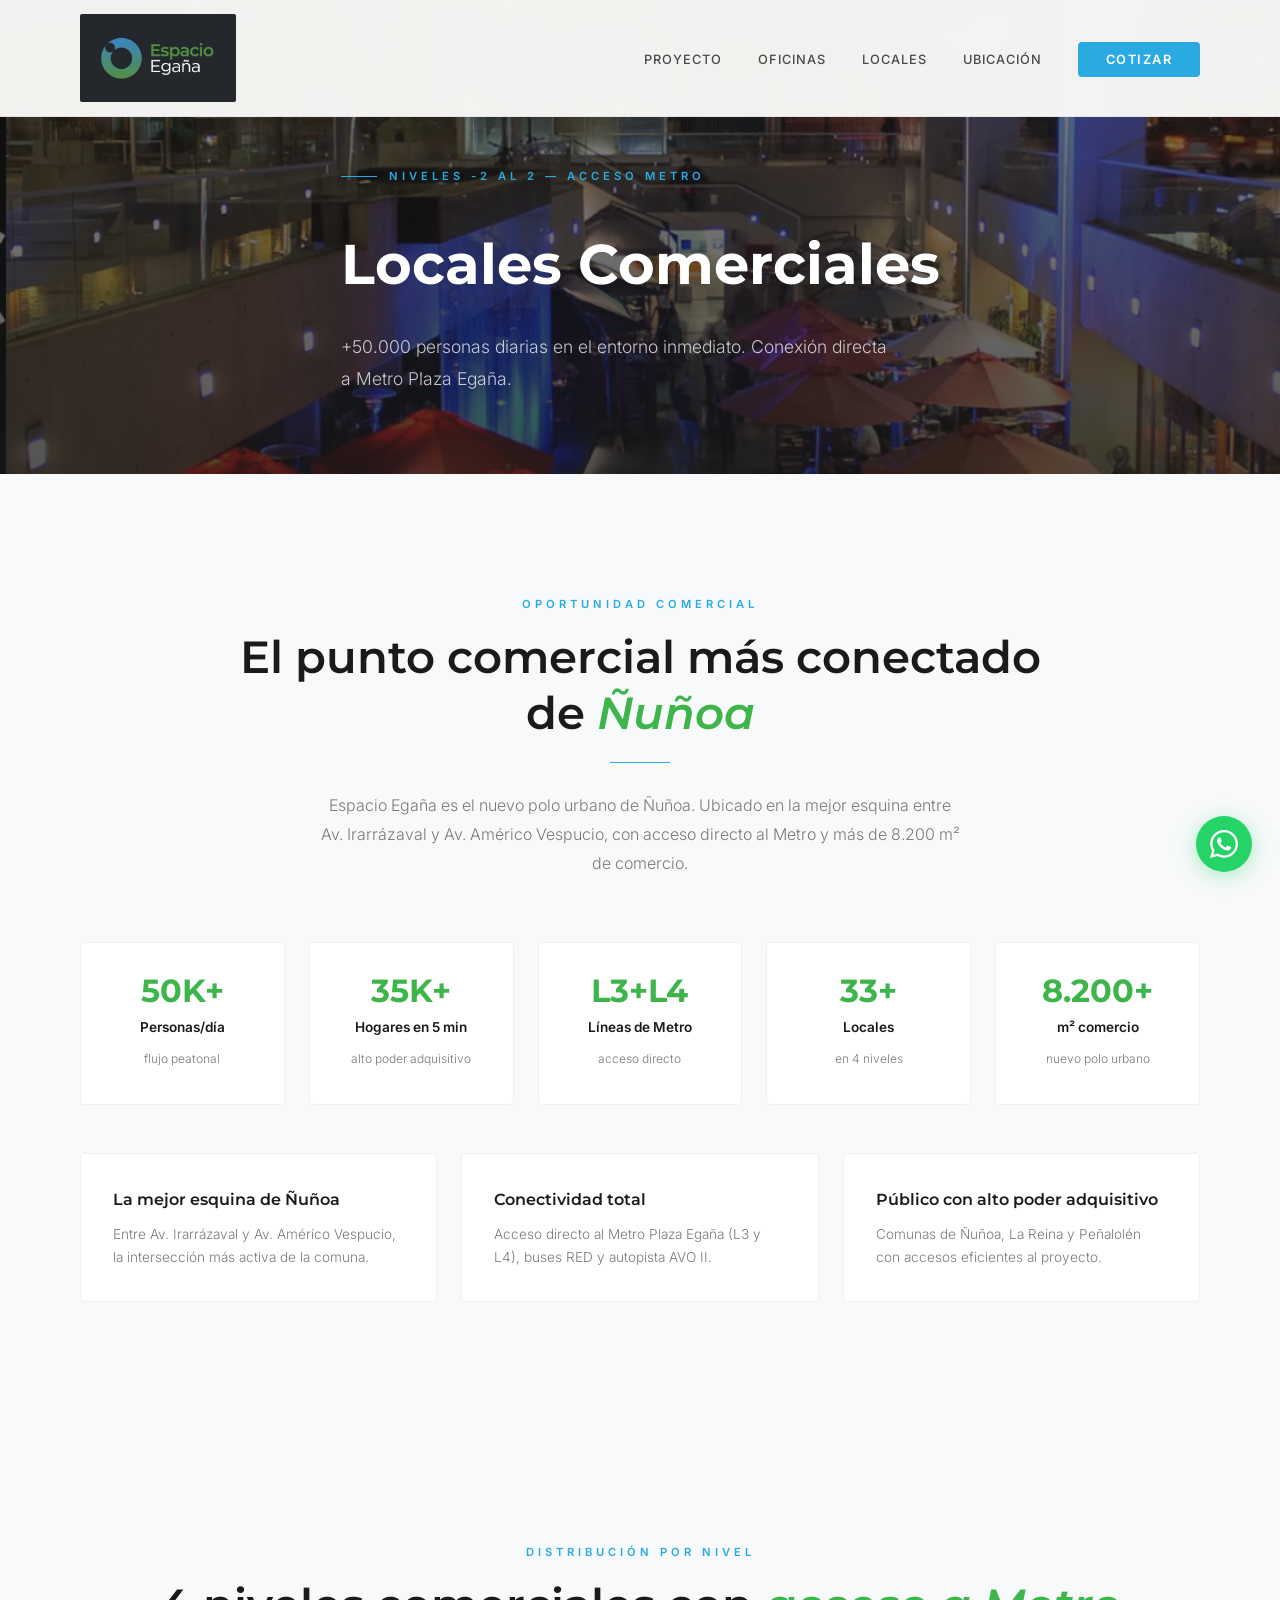
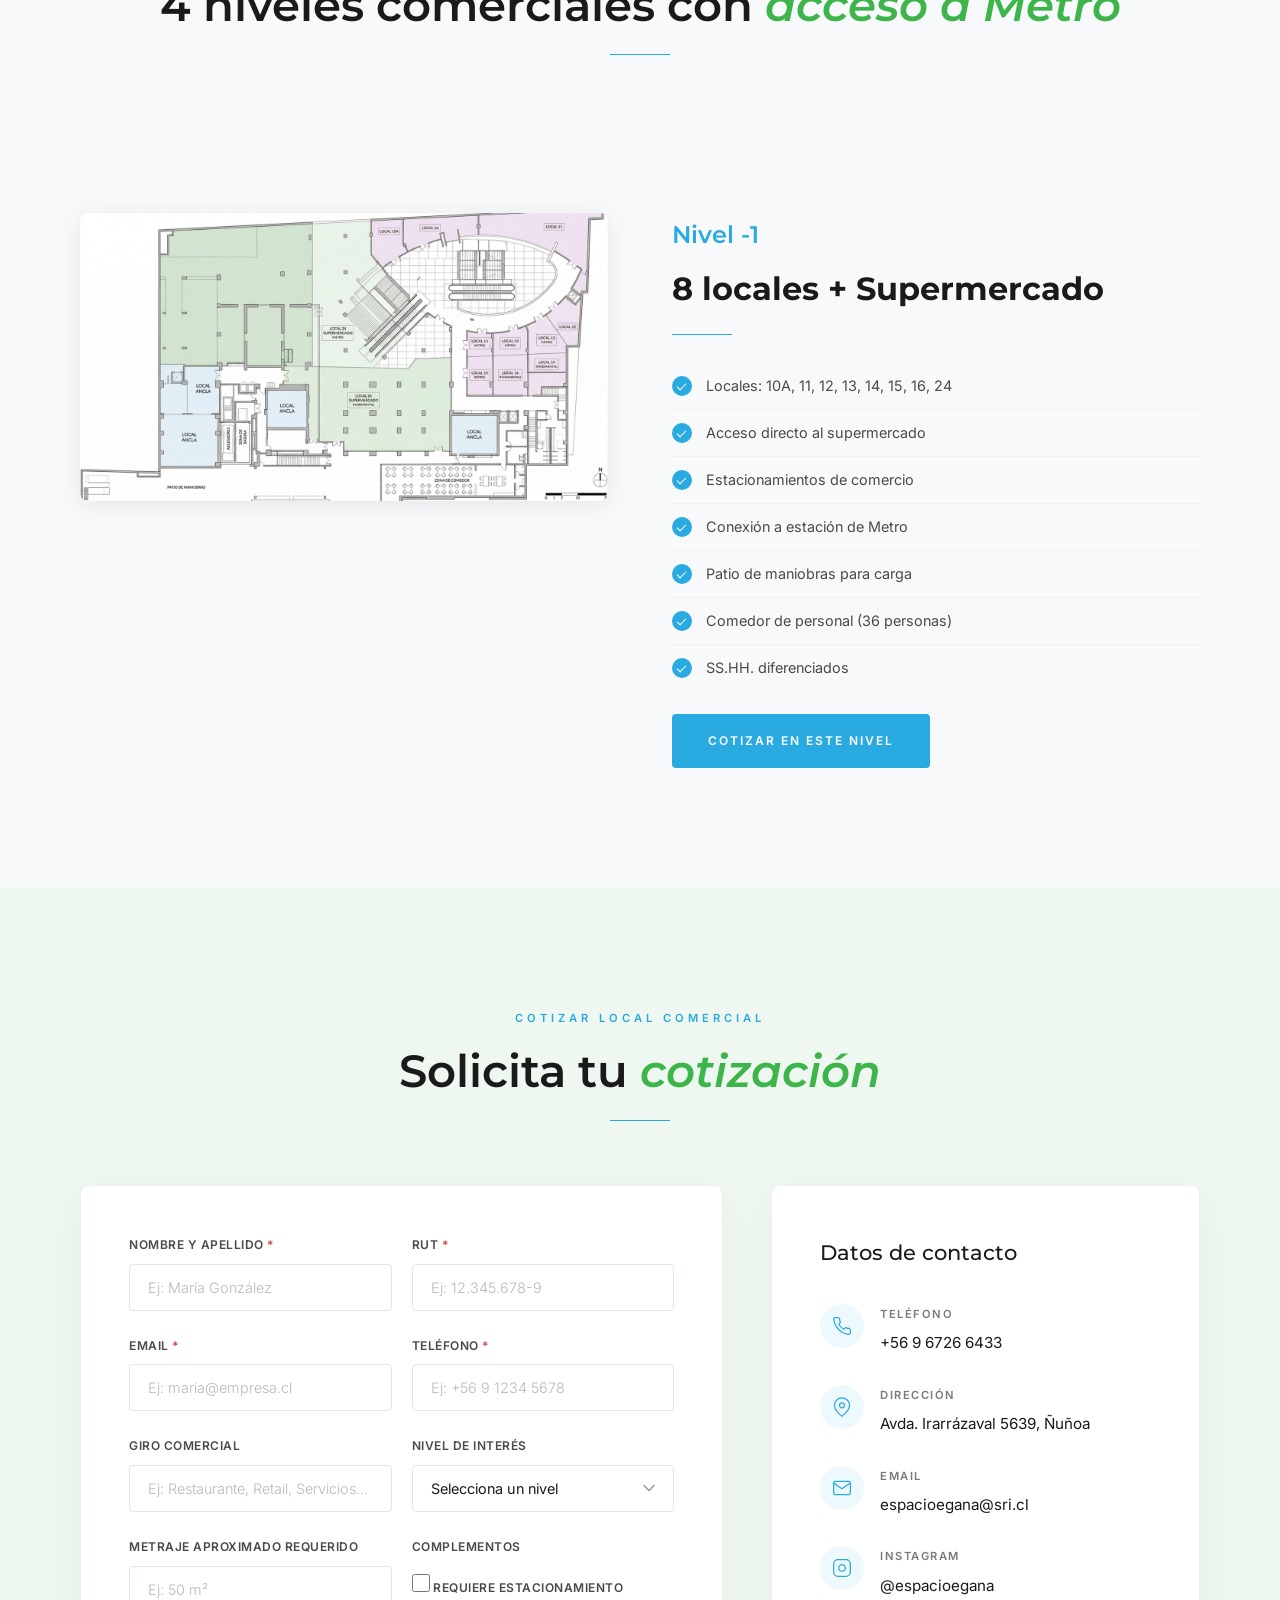
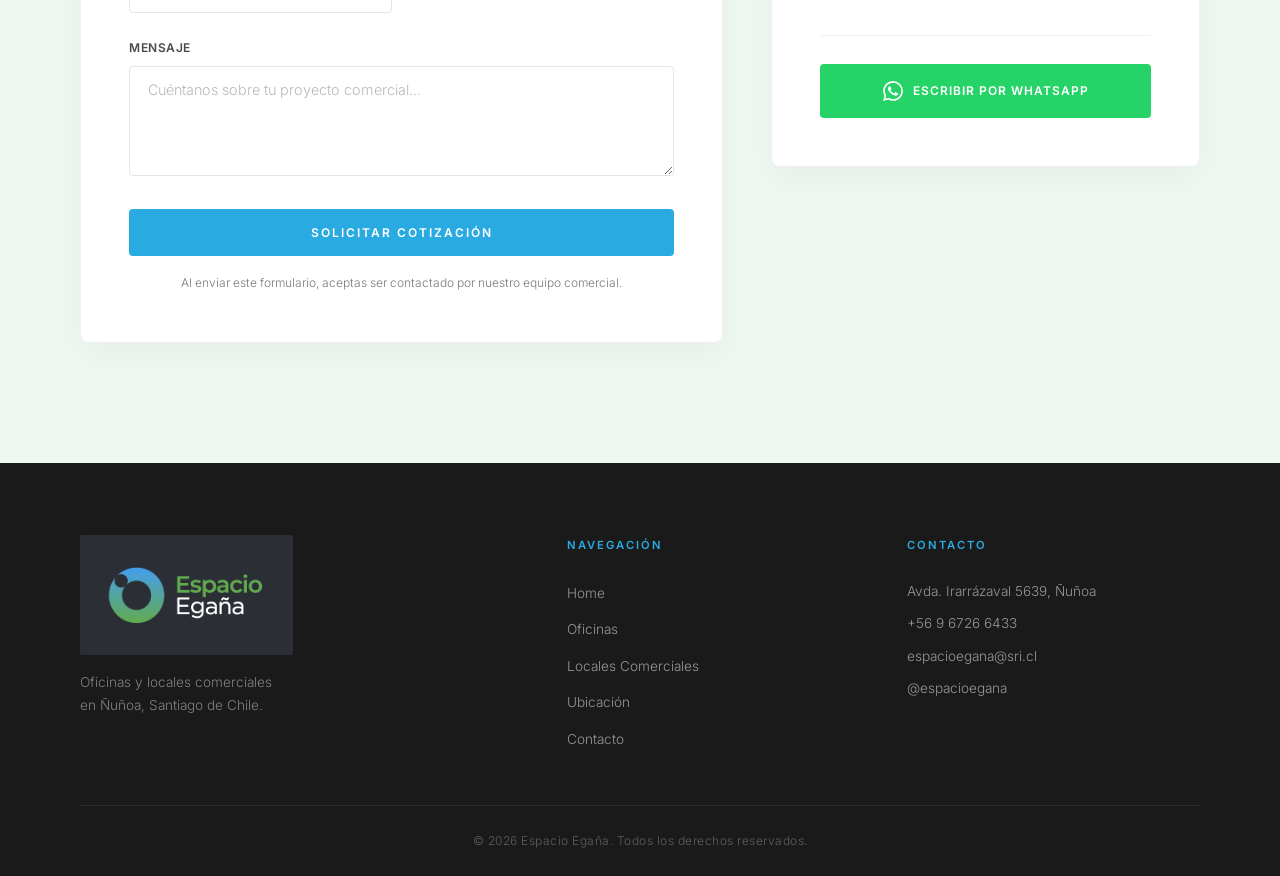
==== landing/locales.html @ 74ea8361 "Add files via upload" ====
<!DOCTYPE html>
<html lang="es">
<head>
  <meta charset="UTF-8">
  <meta name="viewport" content="width=device-width, initial-scale=1.0">
  <title>Locales Comerciales — Espacio Egaña, Ñuñoa</title>
  <meta name="description" content="33+ locales comerciales en arriendo en Espacio Egaña. 8.200+ m² de comercio con conexión directa a Metro Plaza Egaña y +50.000 personas diarias de flujo.">
  <link rel="preconnect" href="https://fonts.googleapis.com">
  <link rel="preconnect" href="https://fonts.gstatic.com" crossorigin>
  <link href="https://fonts.googleapis.com/css2?family=Montserrat:ital,wght@0,300;0,400;0,500;0,600;0,700;0,800;1,400;1,500&family=Inter:wght@300;400;500;600;700&display=swap" rel="stylesheet">
  <link rel="stylesheet" href="styles.css">
</head>
<body>

  <!-- NAVBAR -->
  <nav class="navbar navbar--scrolled-always" id="navbar">
    <div class="container navbar__inner">
      <a href="index.html" class="navbar__logo">
        <img src="assets/img/logo-oscuro.jpg" alt="Espacio Egaña" class="navbar__logo-img">
      </a>
      <button class="navbar__toggle" id="navToggle" aria-label="Abrir menú">
        <span></span><span></span><span></span>
      </button>
      <ul class="navbar__menu" id="navMenu">
        <li><a href="index.html#proyecto">Proyecto</a></li>
        <li><a href="oficinas.html">Oficinas</a></li>
        <li><a href="locales.html" class="navbar__menu-active">Locales</a></li>
        <li><a href="index.html#ubicacion">Ubicación</a></li>
        <li><a href="#cotizar-local" class="navbar__cta">Cotizar</a></li>
      </ul>
    </div>
  </nav>

  <!-- ============================================ -->
  <!-- HERO SECUNDARIO -->
  <!-- ============================================ -->
  <section class="sub-hero sub-hero--locales">
    <div class="sub-hero__bg" style="background-image: url('assets/img/locales-comerciales.jpg');"></div>
    <div class="sub-hero__overlay"></div>
    <div class="container sub-hero__content" data-animate="fade-up">
      <span class="hero__badge">Niveles -2 al 2 — Acceso Metro</span>
      <h1 class="sub-hero__title">Locales Comerciales</h1>
      <p class="sub-hero__subtitle">+50.000 personas diarias en el entorno inmediato. Conexión directa a Metro Plaza Egaña.</p>
    </div>
  </section>

  <!-- ============================================ -->
  <!-- OPORTUNIDAD COMERCIAL -->
  <!-- ============================================ -->
  <section class="section oportunidad">
    <div class="container">
      <div class="section__header" data-animate="fade-up">
        <span class="section__label section__label--center">Oportunidad comercial</span>
        <h2 class="section__title section__title--center">El punto comercial más conectado<br>de <em>Ñuñoa</em></h2>
        <div class="section__divider section__divider--center"></div>
        <p class="ubicacion__intro">Espacio Egaña es el nuevo polo urbano de Ñuñoa. Ubicado en la mejor esquina entre Av. Irarrázaval y Av. Américo Vespucio, con acceso directo al Metro y más de 8.200 m² de comercio.</p>
      </div>

      <div class="cifras__grid" data-animate="fade-up" data-delay="100">
        <div class="cifra-card">
          <span class="cifra-card__number">50K+</span>
          <span class="cifra-card__label">Personas/día</span>
          <span class="cifra-card__sub">flujo peatonal</span>
        </div>
        <div class="cifra-card">
          <span class="cifra-card__number">35K+</span>
          <span class="cifra-card__label">Hogares en 5 min</span>
          <span class="cifra-card__sub">alto poder adquisitivo</span>
        </div>
        <div class="cifra-card">
          <span class="cifra-card__number">L3+L4</span>
          <span class="cifra-card__label">Líneas de Metro</span>
          <span class="cifra-card__sub">acceso directo</span>
        </div>
        <div class="cifra-card">
          <span class="cifra-card__number">33+</span>
          <span class="cifra-card__label">Locales</span>
          <span class="cifra-card__sub">en 4 niveles</span>
        </div>
        <div class="cifra-card">
          <span class="cifra-card__number">8.200+</span>
          <span class="cifra-card__label">m² comercio</span>
          <span class="cifra-card__sub">nuevo polo urbano</span>
        </div>
      </div>

      <div class="oportunidad__ventajas" data-animate="fade-up" data-delay="200">
        <div class="ventaja-card">
          <h4>La mejor esquina de Ñuñoa</h4>
          <p>Entre Av. Irarrázaval y Av. Américo Vespucio, la intersección más activa de la comuna.</p>
        </div>
        <div class="ventaja-card">
          <h4>Conectividad total</h4>
          <p>Acceso directo al Metro Plaza Egaña (L3 y L4), buses RED y autopista AVO II.</p>
        </div>
        <div class="ventaja-card">
          <h4>Público con alto poder adquisitivo</h4>
          <p>Comunas de Ñuñoa, La Reina y Peñalolén con accesos eficientes al proyecto.</p>
        </div>
      </div>
    </div>
  </section>

  <!-- ============================================ -->
  <!-- NIVELES COMERCIALES -->
  <!-- ============================================ -->
  <section class="section niveles" id="niveles">
    <div class="container">
      <div class="section__header" data-animate="fade-up">
        <span class="section__label section__label--center">Distribución por nivel</span>
        <h2 class="section__title section__title--center">4 niveles comerciales con <em>acceso a Metro</em></h2>
        <div class="section__divider section__divider--center"></div>
      </div>

      <!-- Tabs de niveles -->
      <div class="tipo-tabs" data-animate="fade-up">
        <button class="tipo-tab" data-tab="nivel-2">Nivel -2</button>
        <button class="tipo-tab active" data-tab="nivel-1">Nivel -1</button>
        <button class="tipo-tab" data-tab="nivel1">Nivel 1</button>
        <button class="tipo-tab" data-tab="nivel2">Nivel 2</button>
      </div>

      <!-- Nivel -2 -->
      <div class="tipo-content" id="nivel-2">
        <div class="tipo-grid">
          <div class="tipo-grid__plan" data-animate="fade-right">
            <img src="assets/img/Planta Locales Piso -2.jpg" alt="Planta Nivel -2 — 12 locales + Seating" loading="lazy" class="tipo-plan-img">
          </div>
          <div class="tipo-grid__info" data-animate="fade-left">
            <h3 class="tipo-grid__title">Nivel -2</h3>
            <p class="tipo-grid__size">12 locales + zona seating</p>
            <div class="section__divider"></div>
            <ul class="tipo-features">
              <li><span class="check-icon"></span> Locales: 17, 18, 19, 20, 21, 22, 23, 29, 30, 31, 32, 33</li>
              <li><span class="check-icon"></span> Seating compartido para locales de comida/servicios</li>
              <li><span class="check-icon"></span> Conexión directa a estación de Metro</li>
              <li><span class="check-icon"></span> Ascensores y montacargas disponibles</li>
              <li><span class="check-icon"></span> Ideal para gastronomía fast casual y servicios</li>
            </ul>
            <div class="tipo-grid__actions">
              <a href="#cotizar-local" class="btn btn--primary">Cotizar en este nivel</a>
            </div>
          </div>
        </div>
      </div>

      <!-- Nivel -1 -->
      <div class="tipo-content active" id="nivel-1">
        <div class="tipo-grid">
          <div class="tipo-grid__plan" data-animate="fade-right">
            <img src="assets/img/Planta Locales Piso -1.jpg" alt="Planta Nivel -1 — 8 locales + Supermercado" loading="lazy" class="tipo-plan-img">
          </div>
          <div class="tipo-grid__info" data-animate="fade-left">
            <h3 class="tipo-grid__title">Nivel -1</h3>
            <p class="tipo-grid__size">8 locales + Supermercado</p>
            <div class="section__divider"></div>
            <ul class="tipo-features">
              <li><span class="check-icon"></span> Locales: 10A, 11, 12, 13, 14, 15, 16, 24</li>
              <li><span class="check-icon"></span> Acceso directo al supermercado</li>
              <li><span class="check-icon"></span> Estacionamientos de comercio</li>
              <li><span class="check-icon"></span> Conexión a estación de Metro</li>
              <li><span class="check-icon"></span> Patio de maniobras para carga</li>
              <li><span class="check-icon"></span> Comedor de personal (36 personas)</li>
              <li><span class="check-icon"></span> SS.HH. diferenciados</li>
            </ul>
            <div class="tipo-grid__actions">
              <a href="#cotizar-local" class="btn btn--primary">Cotizar en este nivel</a>
            </div>
          </div>
        </div>
      </div>

      <!-- Nivel 1 -->
      <div class="tipo-content" id="nivel1">
        <div class="tipo-grid">
          <div class="tipo-grid__plan" data-animate="fade-right">
            <img src="assets/img/Planta Locales Piso 1.jpg" alt="Planta Nivel 1" loading="lazy" class="tipo-plan-img">
          </div>
          <div class="tipo-grid__info" data-animate="fade-left">
            <h3 class="tipo-grid__title">Nivel 1</h3>
            <p class="tipo-grid__size">Nivel de servicios</p>
            <div class="section__divider"></div>
            <ul class="tipo-features">
              <li><span class="check-icon"></span> Trastienda supermercado</li>
              <li><span class="check-icon"></span> Salas eléctricas y de control</li>
              <li><span class="check-icon"></span> Camarines y comedor de personal</li>
              <li><span class="check-icon"></span> Sala de basura y administración</li>
              <li><span class="check-icon"></span> Nivel técnico y operativo del edificio</li>
            </ul>
            <div class="tipo-grid__actions">
              <a href="#cotizar-local" class="btn btn--primary">Consultar disponibilidad</a>
            </div>
          </div>
        </div>
      </div>

      <!-- Nivel 2 -->
      <div class="tipo-content" id="nivel2">
        <div class="tipo-grid">
          <div class="tipo-grid__plan" data-animate="fade-right">
            <img src="assets/img/Planta Locales Piso 2.jpg" alt="Planta Nivel 2 — 5 locales con terraza" loading="lazy" class="tipo-plan-img">
          </div>
          <div class="tipo-grid__info" data-animate="fade-left">
            <h3 class="tipo-grid__title">Nivel 2</h3>
            <p class="tipo-grid__size">5 locales con terrazas</p>
            <div class="section__divider"></div>
            <ul class="tipo-features">
              <li><span class="check-icon"></span> Locales: 1, 4 y 5, 6, 27</li>
              <li><span class="check-icon"></span> Locales con terrazas exteriores (Local 1, Locales 4-5)</li>
              <li><span class="check-icon"></span> Barandas y áreas comunes</li>
              <li><span class="check-icon"></span> Ideal para gastronomía y retail con terraza</li>
              <li><span class="check-icon"></span> El nivel más visible y con mayor acceso peatonal</li>
            </ul>
            <div class="tipo-grid__actions">
              <a href="#cotizar-local" class="btn btn--primary">Cotizar en este nivel</a>
            </div>
          </div>
        </div>
      </div>
    </div>
  </section>

  <!-- ============================================ -->
  <!-- TABLA DE LOCALES (eliminada por solicitud) -->

  <!-- ============================================ -->
  <!-- COTIZADOR LOCALES -->
  <!-- ============================================ -->
  <section class="section contacto" id="cotizar-local">
    <div class="container">
      <div class="section__header" data-animate="fade-up">
        <span class="section__label section__label--center">Cotizar local comercial</span>
        <h2 class="section__title section__title--center">Solicita tu <em>cotización</em></h2>
        <div class="section__divider section__divider--center"></div>
      </div>

      <div class="contacto__grid">
        <div class="contacto__form-wrapper" data-animate="fade-right">
          <form id="contactForm" action="https://formspree.io/f/TU_ENDPOINT_AQUI" method="POST" class="contacto__form" novalidate>
            <div class="form-row">
              <div class="form-group">
                <label for="nombre">Nombre y apellido <span class="required">*</span></label>
                <input type="text" id="nombre" name="nombre" placeholder="Ej: María González" required>
                <span class="form-error">Por favor ingresa tu nombre</span>
              </div>
              <div class="form-group">
                <label for="rut">RUT <span class="required">*</span></label>
                <input type="text" id="rut" name="rut" placeholder="Ej: 12.345.678-9" required>
                <span class="form-error">Por favor ingresa un RUT válido</span>
              </div>
            </div>
            <div class="form-row">
              <div class="form-group">
                <label for="email">Email <span class="required">*</span></label>
                <input type="email" id="email" name="email" placeholder="Ej: maria@empresa.cl" required>
                <span class="form-error">Por favor ingresa un email válido</span>
              </div>
              <div class="form-group">
                <label for="telefono">Teléfono <span class="required">*</span></label>
                <input type="tel" id="telefono" name="telefono" placeholder="Ej: +56 9 1234 5678" required>
                <span class="form-error">Por favor ingresa tu teléfono</span>
              </div>
            </div>
            <div class="form-row">
              <div class="form-group">
                <label for="giro">Giro comercial</label>
                <input type="text" id="giro" name="giro" placeholder="Ej: Restaurante, Retail, Servicios...">
              </div>
              <div class="form-group">
                <label for="nivel-interes">Nivel de interés</label>
                <select id="nivel-interes" name="nivel">
                  <option value="">Selecciona un nivel</option>
                  <option value="Nivel -2">Nivel -2 (Seating + Metro)</option>
                  <option value="Nivel -1">Nivel -1 (Supermercado + Metro)</option>
                  <option value="Nivel 1">Nivel 1</option>
                  <option value="Nivel 2">Nivel 2 (Terrazas)</option>
                  <option value="Sin preferencia">Sin preferencia</option>
                </select>
              </div>
            </div>
            <div class="form-row">
              <div class="form-group">
                <label for="metraje">Metraje aproximado requerido</label>
                <input type="text" id="metraje" name="metraje" placeholder="Ej: 50 m²">
              </div>
              <div class="form-group">
                <label>Complementos</label>
                <div class="form-checkboxes">
                  <label class="form-checkbox"><input type="checkbox" name="estacionamiento" value="Si"> Requiere estacionamiento</label>
                </div>
              </div>
            </div>
            <div class="form-group">
              <label for="mensaje">Mensaje</label>
              <textarea id="mensaje" name="mensaje" rows="3" placeholder="Cuéntanos sobre tu proyecto comercial..."></textarea>
            </div>
            <input type="hidden" name="origen" value="Pagina Locales Comerciales">
            <button type="submit" class="btn btn--primary btn--full" id="submitBtn">Solicitar cotización</button>
            <p class="form-disclaimer">Al enviar este formulario, aceptas ser contactado por nuestro equipo comercial.</p>
          </form>
          <div class="contacto__success" id="formSuccess">
            <svg width="56" height="56" viewBox="0 0 24 24" fill="none" stroke="currentColor" stroke-width="1.5"><path d="M22 11.08V12a10 10 0 1 1-5.93-9.14"/><polyline points="22 4 12 14.01 9 11.01"/></svg>
            <h3>Cotización solicitada</h3>
            <p>Gracias por tu interés. Un ejecutivo te contactará pronto con la información.</p>
          </div>
        </div>

        <div class="contacto__info" data-animate="fade-left">
          <h3>Datos de contacto</h3>
          <div class="contacto__info-item">
            <div class="contacto__info-icon">
              <svg width="20" height="20" viewBox="0 0 24 24" fill="none" stroke="currentColor" stroke-width="1.5"><path d="M22 16.92v3a2 2 0 0 1-2.18 2 19.79 19.79 0 0 1-8.63-3.07 19.5 19.5 0 0 1-6-6 19.79 19.79 0 0 1-3.07-8.67A2 2 0 0 1 4.11 2h3a2 2 0 0 1 2 1.72c.127.96.361 1.903.7 2.81a2 2 0 0 1-.45 2.11L8.09 9.91a16 16 0 0 0 6 6l1.27-1.27a2 2 0 0 1 2.11-.45c.907.339 1.85.573 2.81.7A2 2 0 0 1 22 16.92z"/></svg>
            </div>
            <div><strong>Teléfono</strong><a href="tel:+56967266433">+56 9 6726 6433</a></div>
          </div>
          <div class="contacto__info-item">
            <div class="contacto__info-icon">
              <svg width="20" height="20" viewBox="0 0 24 24" fill="none" stroke="currentColor" stroke-width="1.5"><path d="M21 10c0 7-9 13-9 13s-9-6-9-13a9 9 0 0 1 18 0z"/><circle cx="12" cy="10" r="3"/></svg>
            </div>
            <div><strong>Dirección</strong><span>Avda. Irarrázaval 5639, Ñuñoa</span></div>
          </div>
          <div class="contacto__info-item">
            <div class="contacto__info-icon">
              <svg width="20" height="20" viewBox="0 0 24 24" fill="none" stroke="currentColor" stroke-width="1.5"><path d="M4 4h16c1.1 0 2 .9 2 2v12c0 1.1-.9 2-2 2H4c-1.1 0-2-.9-2-2V6c0-1.1.9-2 2-2z"/><polyline points="22,6 12,13 2,6"/></svg>
            </div>
            <div><strong>Email</strong><a href="mailto:espacioegana@sri.cl">espacioegana@sri.cl</a></div>
          </div>
          <div class="contacto__info-item">
            <div class="contacto__info-icon">
              <svg width="20" height="20" viewBox="0 0 24 24" fill="none" stroke="currentColor" stroke-width="1.5"><rect x="2" y="2" width="20" height="20" rx="5" ry="5"/><path d="M16 11.37A4 4 0 1 1 12.63 8 4 4 0 0 1 16 11.37z"/><line x1="17.5" y1="6.5" x2="17.51" y2="6.5"/></svg>
            </div>
            <div><strong>Instagram</strong><a href="https://www.instagram.com/espacioegana" target="_blank" rel="noopener">@espacioegana</a></div>
          </div>
          <div class="contacto__info-whatsapp">
            <a href="https://wa.me/56967266433?text=Hola%2C%20me%20interesa%20cotizar%20un%20local%20comercial%20en%20Espacio%20Egaña" target="_blank" rel="noopener" class="btn btn--whatsapp">
              <svg width="20" height="20" viewBox="0 0 24 24" fill="currentColor"><path d="M17.472 14.382c-.297-.149-1.758-.867-2.03-.967-.273-.099-.471-.148-.67.15-.197.297-.767.966-.94 1.164-.173.199-.347.223-.644.075-.297-.15-1.255-.463-2.39-1.475-.883-.788-1.48-1.761-1.653-2.059-.173-.297-.018-.458.13-.606.134-.133.298-.347.446-.52.149-.174.198-.298.298-.497.099-.198.05-.371-.025-.52-.075-.149-.669-1.612-.916-2.207-.242-.579-.487-.5-.669-.51-.173-.008-.371-.01-.57-.01-.198 0-.52.074-.792.372-.272.297-1.04 1.016-1.04 2.479 0 1.462 1.065 2.875 1.213 3.074.149.198 2.096 3.2 5.077 4.487.709.306 1.262.489 1.694.625.712.227 1.36.195 1.871.118.571-.085 1.758-.719 2.006-1.413.248-.694.248-1.289.173-1.413-.074-.124-.272-.198-.57-.347m-5.421 7.403h-.004a9.87 9.87 0 01-5.031-1.378l-.361-.214-3.741.982.998-3.648-.235-.374a9.86 9.86 0 01-1.51-5.26c.001-5.45 4.436-9.884 9.888-9.884 2.64 0 5.122 1.03 6.988 2.898a9.825 9.825 0 012.893 6.994c-.003 5.45-4.437 9.884-9.885 9.884m8.413-18.297A11.815 11.815 0 0012.05 0C5.495 0 .16 5.335.157 11.892c0 2.096.547 4.142 1.588 5.945L.057 24l6.305-1.654a11.882 11.882 0 005.683 1.448h.005c6.554 0 11.89-5.335 11.893-11.893a11.821 11.821 0 00-3.48-8.413z"/></svg>
              Escribir por WhatsApp
            </a>
          </div>
        </div>
      </div>
    </div>
  </section>

  <!-- FOOTER -->
  <footer class="footer">
    <div class="container">
      <div class="footer__inner">
        <div class="footer__brand">
          <img src="assets/img/logo-oscuro.jpg" alt="Espacio Egaña" class="footer__logo-img">
          <p>Oficinas y locales comerciales<br>en Ñuñoa, Santiago de Chile.</p>
        </div>
        <div class="footer__nav">
          <h4>Navegación</h4>
          <a href="index.html">Home</a>
          <a href="oficinas.html">Oficinas</a>
          <a href="locales.html">Locales Comerciales</a>
          <a href="index.html#ubicacion">Ubicación</a>
          <a href="index.html#contacto">Contacto</a>
        </div>
        <div class="footer__contact">
          <h4>Contacto</h4>
          <span>Avda. Irarrázaval 5639, Ñuñoa</span>
          <a href="tel:+56967266433">+56 9 6726 6433</a>
          <a href="mailto:espacioegana@sri.cl">espacioegana@sri.cl</a>
          <a href="https://www.instagram.com/espacioegana" target="_blank" rel="noopener">@espacioegana</a>
        </div>
      </div>
      <div class="footer__bottom">
        <p>&copy; 2026 Espacio Egaña. Todos los derechos reservados.</p>
      </div>
    </div>
  </footer>

  <a href="https://wa.me/56967266433?text=Hola%2C%20me%20interesa%20cotizar%20un%20local%20comercial%20en%20Espacio%20Egaña" target="_blank" rel="noopener" class="whatsapp-float" aria-label="Contactar por WhatsApp">
    <svg width="28" height="28" viewBox="0 0 24 24" fill="#fff"><path d="M17.472 14.382c-.297-.149-1.758-.867-2.03-.967-.273-.099-.471-.148-.67.15-.197.297-.767.966-.94 1.164-.173.199-.347.223-.644.075-.297-.15-1.255-.463-2.39-1.475-.883-.788-1.48-1.761-1.653-2.059-.173-.297-.018-.458.13-.606.134-.133.298-.347.446-.52.149-.174.198-.298.298-.497.099-.198.05-.371-.025-.52-.075-.149-.669-1.612-.916-2.207-.242-.579-.487-.5-.669-.51-.173-.008-.371-.01-.57-.01-.198 0-.52.074-.792.372-.272.297-1.04 1.016-1.04 2.479 0 1.462 1.065 2.875 1.213 3.074.149.198 2.096 3.2 5.077 4.487.709.306 1.262.489 1.694.625.712.227 1.36.195 1.871.118.571-.085 1.758-.719 2.006-1.413.248-.694.248-1.289.173-1.413-.074-.124-.272-.198-.57-.347m-5.421 7.403h-.004a9.87 9.87 0 01-5.031-1.378l-.361-.214-3.741.982.998-3.648-.235-.374a9.86 9.86 0 01-1.51-5.26c.001-5.45 4.436-9.884 9.888-9.884 2.64 0 5.122 1.03 6.988 2.898a9.825 9.825 0 012.893 6.994c-.003 5.45-4.437 9.884-9.885 9.884m8.413-18.297A11.815 11.815 0 0012.05 0C5.495 0 .16 5.335.157 11.892c0 2.096.547 4.142 1.588 5.945L.057 24l6.305-1.654a11.882 11.882 0 005.683 1.448h.005c6.554 0 11.89-5.335 11.893-11.893a11.821 11.821 0 00-3.48-8.413z"/></svg>
  </a>

  <script src="script.js"></script>
</body>
</html>
---- landing/styles.css ----
/* ============================================
   ESPACIO EGAÑA — Premium Landing Page
   ============================================
   Paleta: Colores institucionales Espacio Egaña
   Celeste #29ABE2 | Verde #3DB54A | Gris #939597
   Tipografía: Gotham (fallback: Montserrat) + Inter
   ============================================ */

/* --- CSS Variables --- */
:root {
  --color-bg: #f7f9fa;
  --color-bg-alt: #ffffff;
  --color-bg-warm: #eef7f0;
  --color-bg-dark: #1a1a1a;
  --color-accent: #29ABE2;
  --color-accent-hover: #1d8fbf;
  --color-accent-light: rgba(41, 171, 226, 0.08);
  --color-green: #3DB54A;
  --color-green-hover: #2f9a3b;
  --color-green-light: rgba(61, 181, 74, 0.08);
  --color-gray: #939597;
  --color-gray-dark: #6E7072;
  --color-gray-light: #B3B4B5;
  --color-text: #4a4a4a;
  --color-text-light: #7a7a7a;
  --color-text-heading: #1a1a1a;
  --color-border: #e2e6e8;
  --color-border-light: #eef0f2;
  --color-input-bg: #ffffff;
  --color-whatsapp: #25D366;
  --font-heading: 'Gotham', 'Montserrat', -apple-system, sans-serif;
  --font-body: 'Inter', -apple-system, sans-serif;
  --max-width: 1200px;
  --radius: 4px;
  --radius-lg: 8px;
  --transition: 0.4s cubic-bezier(0.25, 0.46, 0.45, 0.94);
  --transition-slow: 0.8s cubic-bezier(0.25, 0.46, 0.45, 0.94);
}

/* --- Reset & Base --- */
*, *::before, *::after {
  margin: 0;
  padding: 0;
  box-sizing: border-box;
}

html {
  scroll-behavior: smooth;
  scroll-padding-top: 90px;
}

body {
  font-family: var(--font-body);
  background-color: var(--color-bg);
  color: var(--color-text);
  line-height: 1.8;
  font-size: 16px;
  -webkit-font-smoothing: antialiased;
  -moz-osx-font-smoothing: grayscale;
}

img {
  max-width: 100%;
  height: auto;
  display: block;
}

a {
  color: var(--color-accent);
  text-decoration: none;
  transition: color var(--transition);
}

a:hover {
  color: var(--color-accent-hover);
}

::selection {
  background: var(--color-accent);
  color: #fff;
}

/* --- Utilities --- */
.container {
  max-width: var(--max-width);
  margin: 0 auto;
  padding: 0 40px;
}

.section {
  padding: 120px 0;
}

.section__header {
  margin-bottom: 64px;
}

.section__label {
  display: block;
  font-family: var(--font-body);
  font-size: 0.7rem;
  font-weight: 600;
  letter-spacing: 4px;
  text-transform: uppercase;
  color: var(--color-accent);
  margin-bottom: 16px;
}

.section__label--center {
  text-align: center;
}

.section__title {
  font-family: var(--font-heading);
  font-size: clamp(1.8rem, 3.5vw, 2.8rem);
  font-weight: 600;
  color: var(--color-text-heading);
  line-height: 1.25;
  margin-bottom: 20px;
}

.section__title em {
  font-style: italic;
  color: var(--color-green);
}

.section__title--center {
  text-align: center;
}

.section__divider {
  width: 60px;
  height: 1px;
  background: var(--color-accent);
  margin-bottom: 28px;
}

.section__divider--center {
  margin-left: auto;
  margin-right: auto;
}

.required {
  color: #c44;
}

/* --- Image wrapper with zoom effect --- */
.image-wrapper {
  overflow: hidden;
  border-radius: var(--radius);
}

.image-wrapper img {
  transition: transform 1.2s cubic-bezier(0.25, 0.46, 0.45, 0.94);
}

.image-wrapper:hover img {
  transform: scale(1.05);
}

/* --- Scroll animations --- */
[data-animate] {
  opacity: 0;
  transform: translateY(40px);
  transition: opacity 0.8s cubic-bezier(0.25, 0.46, 0.45, 0.94),
              transform 0.8s cubic-bezier(0.25, 0.46, 0.45, 0.94);
}

[data-animate="fade-right"] {
  transform: translateX(-40px);
}

[data-animate="fade-left"] {
  transform: translateX(40px);
}

[data-animate].is-visible {
  opacity: 1;
  transform: translate(0, 0);
}

/* ============================================
   NAVBAR
   ============================================ */
.navbar {
  position: fixed;
  top: 0;
  left: 0;
  right: 0;
  z-index: 1000;
  padding: 24px 0;
  transition: all var(--transition);
}

.navbar--scrolled {
  background: rgba(250, 249, 247, 0.97);
  backdrop-filter: blur(20px);
  padding: 14px 0;
  box-shadow: 0 1px 0 var(--color-border);
}

.navbar--scrolled .navbar__menu a {
  color: var(--color-text);
}

.navbar--scrolled .navbar__menu a:hover {
  color: var(--color-accent);
}

.navbar__inner {
  display: flex;
  align-items: center;
  justify-content: space-between;
}

.navbar__logo-img {
  height: 88px;
  width: auto;
  display: block;
  border-radius: 2px;
}

.navbar__menu {
  display: flex;
  align-items: center;
  list-style: none;
  gap: 36px;
}

.navbar__menu a {
  font-size: 0.8rem;
  font-weight: 500;
  color: rgba(255, 255, 255, 0.85);
  letter-spacing: 1px;
  text-transform: uppercase;
  transition: color var(--transition);
}

.navbar__menu a:hover {
  color: #fff;
}

.navbar__cta {
  background: var(--color-accent) !important;
  color: #fff !important;
  padding: 10px 28px !important;
  border-radius: var(--radius) !important;
  font-weight: 600 !important;
  letter-spacing: 1.5px !important;
  transition: background var(--transition), transform var(--transition) !important;
}

.navbar__cta:hover {
  background: var(--color-accent-hover) !important;
  color: #fff !important;
  transform: translateY(-1px);
}

.navbar__toggle {
  display: none;
  flex-direction: column;
  gap: 6px;
  background: none;
  border: none;
  cursor: pointer;
  padding: 4px;
}

.navbar__toggle span {
  width: 24px;
  height: 1.5px;
  background: #fff;
  border-radius: 2px;
  transition: var(--transition);
}

.navbar--scrolled .navbar__toggle span {
  background: var(--color-text-heading);
}

/* ============================================
   HERO
   ============================================ */
.hero {
  position: relative;
  min-height: 100vh;
  display: flex;
  align-items: center;
  background: url('assets/img/hero-principal.png') center center / cover no-repeat;
  overflow: hidden;
}

.hero__overlay {
  position: absolute;
  inset: 0;
  background: linear-gradient(
    180deg,
    rgba(26, 26, 26, 0.45) 0%,
    rgba(26, 26, 26, 0.55) 50%,
    rgba(26, 26, 26, 0.7) 100%
  );
}

.hero__content {
  position: relative;
  z-index: 2;
  padding-top: 140px;
  padding-bottom: 100px;
}

.hero__text {
  max-width: 680px;
}

.hero__badge {
  display: inline-block;
  font-family: var(--font-body);
  font-size: 0.7rem;
  font-weight: 600;
  letter-spacing: 4px;
  text-transform: uppercase;
  color: var(--color-accent);
  margin-bottom: 28px;
  position: relative;
  padding-left: 48px;
}

.hero__badge::before {
  content: '';
  position: absolute;
  left: 0;
  top: 50%;
  width: 36px;
  height: 1px;
  background: var(--color-accent);
}

.hero__title {
  font-family: var(--font-heading);
  font-size: clamp(2.5rem, 5vw, 4rem);
  font-weight: 700;
  color: #fff;
  line-height: 1.15;
  margin-bottom: 24px;
}

.hero__title em {
  font-style: italic;
  color: var(--color-green);
}

.hero__subtitle {
  font-size: 1.05rem;
  font-weight: 300;
  color: rgba(255, 255, 255, 0.75);
  line-height: 1.8;
  margin-bottom: 40px;
  max-width: 520px;
}

.hero__subtitle strong {
  color: #fff;
  font-weight: 500;
}

.hero__actions {
  display: flex;
  gap: 16px;
  flex-wrap: wrap;
  margin-bottom: 80px;
}

.hero__stats {
  display: flex;
  align-items: center;
  gap: 40px;
  padding-top: 40px;
  border-top: 1px solid rgba(255, 255, 255, 0.15);
}

.hero__stat {
  display: flex;
  flex-direction: column;
}

.hero__stat-number {
  font-family: var(--font-heading);
  font-size: 2.5rem;
  font-weight: 600;
  color: var(--color-green);
  line-height: 1;
}

.hero__stat-label {
  font-size: 0.72rem;
  font-weight: 500;
  color: rgba(255, 255, 255, 0.5);
  text-transform: uppercase;
  letter-spacing: 2px;
  margin-top: 8px;
}

.hero__stat-divider {
  width: 1px;
  height: 48px;
  background: rgba(255, 255, 255, 0.15);
}

.hero__scroll-indicator {
  position: absolute;
  bottom: 40px;
  left: 50%;
  transform: translateX(-50%);
  z-index: 2;
  display: flex;
  flex-direction: column;
  align-items: center;
  gap: 12px;
  color: rgba(255, 255, 255, 0.5);
  font-size: 0.7rem;
  letter-spacing: 2px;
  text-transform: uppercase;
}

.hero__scroll-arrow {
  animation: scrollBounce 2s ease-in-out infinite;
}

@keyframes scrollBounce {
  0%, 100% { transform: translateY(0); }
  50% { transform: translateY(8px); }
}

/* ============================================
   BUTTONS
   ============================================ */
.btn {
  display: inline-flex;
  align-items: center;
  gap: 10px;
  padding: 16px 36px;
  font-family: var(--font-body);
  font-size: 0.75rem;
  font-weight: 600;
  letter-spacing: 2px;
  text-transform: uppercase;
  border-radius: var(--radius);
  border: none;
  cursor: pointer;
  transition: all var(--transition);
  text-align: center;
  justify-content: center;
}

.btn--primary {
  background: var(--color-accent);
  color: #fff;
}

.btn--primary:hover {
  background: var(--color-accent-hover);
  color: #fff;
  transform: translateY(-2px);
  box-shadow: 0 8px 24px rgba(41, 171, 226, 0.3);
}

.btn--ghost {
  background: transparent;
  color: #fff;
  border: 1px solid rgba(255, 255, 255, 0.35);
}

.btn--ghost:hover {
  border-color: #fff;
  color: #fff;
  transform: translateY(-2px);
}

.btn--outline {
  background: transparent;
  color: var(--color-text-heading);
  border: 1px solid var(--color-border);
}

.btn--outline:hover {
  border-color: var(--color-accent);
  color: var(--color-accent);
  transform: translateY(-2px);
}

.btn--full {
  width: 100%;
}

.btn--whatsapp {
  background: var(--color-whatsapp);
  color: #fff;
  width: 100%;
  letter-spacing: 1px;
}

.btn--whatsapp:hover {
  background: #1fb855;
  color: #fff;
  transform: translateY(-2px);
  box-shadow: 0 8px 24px rgba(37, 211, 102, 0.25);
}

/* ============================================
   PROYECTO
   ============================================ */
.proyecto {
  background: var(--color-bg-alt);
}

.proyecto__grid {
  display: grid;
  grid-template-columns: 1.1fr 0.9fr;
  gap: 80px;
  align-items: center;
}

.proyecto__image img {
  object-fit: cover;
  width: 100%;
  height: 540px;
}

.proyecto__text p {
  color: var(--color-text);
  margin-bottom: 20px;
  font-weight: 300;
  line-height: 1.9;
}

.proyecto__text .btn {
  margin-top: 16px;
}

/* ============================================
   BENEFICIOS
   ============================================ */
.beneficios {
  background: var(--color-bg);
}

.beneficios__grid {
  display: grid;
  grid-template-columns: repeat(4, 1fr);
  gap: 32px;
}

.beneficio-card {
  background: var(--color-bg-alt);
  border: 1px solid var(--color-border-light);
  border-radius: var(--radius);
  padding: 40px 32px;
  transition: all var(--transition);
  position: relative;
}

.beneficio-card:hover {
  transform: translateY(-6px);
  box-shadow: 0 20px 60px rgba(0, 0, 0, 0.06);
  border-color: var(--color-accent);
}

.beneficio-card__number {
  font-family: var(--font-heading);
  font-size: 2.5rem;
  font-weight: 400;
  color: rgba(41, 171, 226, 0.2);
  line-height: 1;
  margin-bottom: 24px;
}

.beneficio-card h3 {
  font-family: var(--font-heading);
  font-size: 1.15rem;
  font-weight: 500;
  color: var(--color-text-heading);
  margin-bottom: 12px;
  line-height: 1.3;
}

.beneficio-card p {
  font-size: 0.9rem;
  font-weight: 300;
  color: var(--color-text-light);
  line-height: 1.7;
}

/* ============================================
   ESTACIONAMIENTOS
   ============================================ */
.estacionamientos {
  background: var(--color-bg-alt);
}

.estacionamientos__grid {
  display: grid;
  grid-template-columns: 1fr 1.1fr;
  gap: 80px;
  align-items: center;
}

.estacionamientos__text p {
  color: var(--color-text);
  margin-bottom: 24px;
  font-weight: 300;
  line-height: 1.9;
}

.estacionamientos__list {
  list-style: none;
  margin-bottom: 36px;
}

.estacionamientos__list li {
  display: flex;
  align-items: flex-start;
  gap: 16px;
  padding: 12px 0;
  color: var(--color-text);
  font-size: 0.95rem;
  font-weight: 400;
  border-bottom: 1px solid var(--color-border-light);
}

.estacionamientos__list li:last-child {
  border-bottom: none;
}

.check-icon {
  flex-shrink: 0;
  width: 20px;
  height: 20px;
  border-radius: 50%;
  background: var(--color-accent);
  position: relative;
  margin-top: 3px;
}

.check-icon::after {
  content: '';
  position: absolute;
  top: 5px;
  left: 7px;
  width: 5px;
  height: 9px;
  border: solid #fff;
  border-width: 0 1.5px 1.5px 0;
  transform: rotate(45deg);
}

.estacionamientos__image img {
  border-radius: var(--radius);
  object-fit: cover;
  width: 100%;
  height: 480px;
}

/* ============================================
   PARALLAX DIVIDER
   ============================================ */
.parallax-divider {
  position: relative;
  padding: 140px 0;
  background: url('assets/img/hero-principal.png') center center / cover no-repeat fixed;
  text-align: center;
}

.parallax-divider__overlay {
  position: absolute;
  inset: 0;
  background: rgba(26, 26, 26, 0.75);
}

.parallax-divider__content {
  position: relative;
  z-index: 2;
}

.parallax-divider__content h2 {
  font-family: var(--font-heading);
  font-size: clamp(1.8rem, 3.5vw, 2.8rem);
  font-weight: 400;
  color: #fff;
  line-height: 1.3;
  margin-bottom: 20px;
}

.parallax-divider__content h2 em {
  font-style: italic;
  color: var(--color-green);
}

.parallax-divider__content p {
  font-size: 1.05rem;
  font-weight: 300;
  color: rgba(255, 255, 255, 0.65);
  max-width: 560px;
  margin: 0 auto;
}

/* ============================================
   UBICACIÓN
   ============================================ */
.ubicacion {
  background: var(--color-bg);
}

.ubicacion__intro {
  text-align: center;
  color: var(--color-text-light);
  max-width: 640px;
  margin: 0 auto;
  font-size: 1rem;
  font-weight: 300;
  line-height: 1.8;
}

.ubicacion__map-wrapper {
  margin: 48px 0 36px;
  border-radius: var(--radius-lg);
  overflow: hidden;
  border: 1px solid var(--color-border);
  box-shadow: 0 12px 40px rgba(0, 0, 0, 0.06);
}

.ubicacion__map-wrapper iframe {
  display: block;
}

.ubicacion__buttons {
  display: flex;
  gap: 16px;
  justify-content: center;
  flex-wrap: wrap;
}

/* ============================================
   TIPOLOGÍAS
   ============================================ */
.tipologias {
  background: var(--color-bg-alt);
}

.tipologias__grid {
  display: grid;
  grid-template-columns: 1fr 1fr;
  gap: 80px;
  align-items: center;
}

.tipologias__image img {
  border-radius: var(--radius);
  object-fit: cover;
  width: 100%;
  height: 560px;
}

.tipologias__text p {
  color: var(--color-text);
  margin-bottom: 36px;
  font-weight: 300;
  line-height: 1.9;
}

.tipologias__cards {
  display: flex;
  flex-direction: column;
  gap: 16px;
}

.tipologia-card {
  display: flex;
  align-items: center;
  gap: 24px;
  background: var(--color-bg);
  border: 1px solid var(--color-border-light);
  border-radius: var(--radius);
  padding: 28px;
  transition: all var(--transition);
}

.tipologia-card:hover {
  border-color: var(--color-accent);
  box-shadow: 0 8px 24px rgba(0, 0, 0, 0.04);
  transform: translateX(8px);
}

.tipologia-card__size {
  font-family: var(--font-heading);
  font-size: 1.6rem;
  font-weight: 600;
  color: var(--color-accent);
  background: var(--color-accent-light);
  width: 60px;
  height: 60px;
  display: flex;
  align-items: center;
  justify-content: center;
  border-radius: var(--radius);
  flex-shrink: 0;
}

.tipologia-card strong {
  font-family: var(--font-heading);
  color: var(--color-text-heading);
  font-size: 1.05rem;
  font-weight: 500;
  display: block;
  margin-bottom: 4px;
}

.tipologia-card p {
  font-size: 0.85rem;
  color: var(--color-text-light);
  margin: 0;
  font-weight: 300;
}

/* ============================================
   CONTACTO
   ============================================ */
.contacto {
  background: var(--color-bg-warm);
}

.contacto__intro {
  text-align: center;
  color: var(--color-text-light);
  max-width: 560px;
  margin: 0 auto;
  font-weight: 300;
}

.contacto__grid {
  display: grid;
  grid-template-columns: 1.2fr 0.8fr;
  gap: 48px;
  align-items: start;
}

.contacto__form-wrapper {
  background: var(--color-bg-alt);
  border: 1px solid var(--color-border-light);
  border-radius: var(--radius-lg);
  padding: 48px;
  box-shadow: 0 12px 40px rgba(0, 0, 0, 0.04);
}

.form-row {
  display: grid;
  grid-template-columns: 1fr 1fr;
  gap: 20px;
}

.form-group {
  margin-bottom: 24px;
}

.form-group label {
  display: block;
  font-size: 0.75rem;
  font-weight: 600;
  color: var(--color-text);
  margin-bottom: 8px;
  letter-spacing: 0.5px;
  text-transform: uppercase;
}

.form-group input,
.form-group select,
.form-group textarea {
  width: 100%;
  padding: 14px 18px;
  background: var(--color-input-bg);
  border: 1px solid var(--color-border);
  border-radius: var(--radius);
  color: var(--color-text-heading);
  font-family: var(--font-body);
  font-size: 0.9rem;
  font-weight: 400;
  transition: border-color var(--transition), box-shadow var(--transition);
  outline: none;
}

.form-group input::placeholder,
.form-group textarea::placeholder {
  color: #b8b8b8;
  font-weight: 300;
}

.form-group input:focus,
.form-group select:focus,
.form-group textarea:focus {
  border-color: var(--color-accent);
  box-shadow: 0 0 0 3px rgba(41, 171, 226, 0.12);
}

.form-group select {
  appearance: none;
  background-image: url("data:image/svg+xml,%3Csvg width='12' height='8' viewBox='0 0 12 8' fill='none' xmlns='http://www.w3.org/2000/svg'%3E%3Cpath d='M1 1.5L6 6.5L11 1.5' stroke='%23999' stroke-width='1.5' stroke-linecap='round' stroke-linejoin='round'/%3E%3C/svg%3E");
  background-repeat: no-repeat;
  background-position: right 18px center;
  padding-right: 44px;
}

.form-group textarea {
  resize: vertical;
  min-height: 110px;
}

.form-error {
  display: none;
  font-size: 0.78rem;
  color: #c44;
  margin-top: 6px;
}

.form-group.error input,
.form-group.error select,
.form-group.error textarea {
  border-color: #c44;
}

.form-group.error .form-error {
  display: block;
}

.form-disclaimer {
  font-size: 0.75rem;
  color: var(--color-text-light);
  text-align: center;
  margin-top: 16px;
  font-weight: 300;
}

/* Success state */
.contacto__success {
  display: none;
  text-align: center;
  padding: 60px 20px;
}

.contacto__success svg {
  stroke: var(--color-accent);
}

.contacto__success h3 {
  font-family: var(--font-heading);
  color: var(--color-text-heading);
  margin: 24px 0 8px;
  font-size: 1.6rem;
  font-weight: 500;
}

.contacto__success p {
  color: var(--color-text-light);
  font-weight: 300;
}

/* Info sidebar */
.contacto__info {
  background: var(--color-bg-alt);
  border: 1px solid var(--color-border-light);
  border-radius: var(--radius-lg);
  padding: 48px;
  box-shadow: 0 12px 40px rgba(0, 0, 0, 0.04);
}

.contacto__info h3 {
  font-family: var(--font-heading);
  color: var(--color-text-heading);
  font-size: 1.3rem;
  font-weight: 500;
  margin-bottom: 32px;
}

.contacto__info-item {
  display: flex;
  align-items: flex-start;
  gap: 16px;
  margin-bottom: 28px;
}

.contacto__info-icon {
  width: 44px;
  height: 44px;
  border-radius: 50%;
  background: var(--color-accent-light);
  display: flex;
  align-items: center;
  justify-content: center;
  flex-shrink: 0;
  color: var(--color-accent);
}

.contacto__info-item strong {
  display: block;
  font-size: 0.7rem;
  color: var(--color-text-light);
  text-transform: uppercase;
  letter-spacing: 1.5px;
  margin-bottom: 4px;
  font-weight: 600;
}

.contacto__info-item a,
.contacto__info-item span {
  color: var(--color-text-heading);
  font-size: 0.95rem;
  font-weight: 400;
}

.contacto__info-whatsapp {
  margin-top: 36px;
  padding-top: 28px;
  border-top: 1px solid var(--color-border-light);
}

/* ============================================
   FOOTER
   ============================================ */
.footer {
  background: var(--color-bg-dark);
  padding: 72px 0 0;
}

.footer__inner {
  display: grid;
  grid-template-columns: 1.2fr 0.8fr 0.8fr;
  gap: 48px;
  padding-bottom: 48px;
}

.footer__logo-img {
  height: 120px;
  width: auto;
  display: block;
  margin-bottom: 16px;
  border-radius: 2px;
  filter: brightness(1.2);
}

.footer__brand p {
  color: rgba(255, 255, 255, 0.45);
  font-size: 0.85rem;
  font-weight: 300;
  line-height: 1.7;
}

.footer__nav h4,
.footer__contact h4 {
  font-family: var(--font-body);
  font-size: 0.7rem;
  font-weight: 600;
  letter-spacing: 2px;
  text-transform: uppercase;
  color: var(--color-accent);
  margin-bottom: 20px;
}

.footer__nav a {
  display: block;
  color: rgba(255, 255, 255, 0.55);
  font-size: 0.85rem;
  font-weight: 300;
  padding: 6px 0;
  transition: color var(--transition);
}

.footer__nav a:hover {
  color: #fff;
}

.footer__contact span,
.footer__contact a {
  display: block;
  color: rgba(255, 255, 255, 0.55);
  font-size: 0.85rem;
  font-weight: 300;
  padding: 4px 0;
  transition: color var(--transition);
}

.footer__contact a:hover {
  color: #fff;
}

.footer__bottom {
  border-top: 1px solid rgba(255, 255, 255, 0.08);
  padding: 24px 0;
  text-align: center;
}

.footer__bottom p {
  color: rgba(255, 255, 255, 0.3);
  font-size: 0.75rem;
  font-weight: 300;
  letter-spacing: 0.5px;
}

/* ============================================
   WHATSAPP FLOAT
   ============================================ */
.whatsapp-float {
  position: fixed;
  bottom: 28px;
  right: 28px;
  z-index: 900;
  background: var(--color-whatsapp);
  width: 56px;
  height: 56px;
  border-radius: 50%;
  display: flex;
  align-items: center;
  justify-content: center;
  box-shadow: 0 4px 20px rgba(37, 211, 102, 0.35);
  transition: all var(--transition);
}

.whatsapp-float:hover {
  transform: scale(1.08) translateY(-2px);
  box-shadow: 0 8px 28px rgba(37, 211, 102, 0.45);
}

/* ============================================
   RESPONSIVE — Tablet
   ============================================ */
@media (max-width: 1024px) {
  .container {
    padding: 0 32px;
  }

  .beneficios__grid {
    grid-template-columns: repeat(2, 1fr);
  }

  .proyecto__grid,
  .estacionamientos__grid,
  .tipologias__grid {
    grid-template-columns: 1fr;
    gap: 48px;
  }

  .contacto__grid {
    grid-template-columns: 1fr;
  }

  .footer__inner {
    grid-template-columns: 1fr 1fr;
    gap: 40px;
  }

  .proyecto__image img,
  .estacionamientos__image img,
  .tipologias__image img {
    height: 400px;
  }
}

/* ============================================
   RESPONSIVE — Mobile
   ============================================ */
@media (max-width: 768px) {
  .container {
    padding: 0 24px;
  }

  .section {
    padding: 80px 0;
  }

  .navbar__toggle {
    display: flex;
  }

  .navbar__menu {
    position: fixed;
    top: 0;
    right: -100%;
    width: 300px;
    height: 100vh;
    background: var(--color-bg-alt);
    flex-direction: column;
    align-items: flex-start;
    padding: 100px 40px 40px;
    gap: 0;
    transition: right var(--transition);
    box-shadow: -8px 0 40px rgba(0, 0, 0, 0.1);
  }

  .navbar__menu.active {
    right: 0;
  }

  .navbar__menu li {
    width: 100%;
  }

  .navbar__menu a {
    display: block;
    padding: 16px 0;
    font-size: 0.85rem;
    color: var(--color-text) !important;
    border-bottom: 1px solid var(--color-border-light);
  }

  .navbar__cta {
    margin-top: 20px;
    text-align: center;
    border-bottom: none !important;
  }

  .hero__title {
    font-size: clamp(2rem, 7vw, 2.8rem);
  }

  .hero__stats {
    gap: 20px;
    flex-wrap: wrap;
  }

  .hero__stat-number {
    font-size: 2rem;
  }

  .hero__stat-divider {
    display: none;
  }

  .hero__actions {
    flex-direction: column;
    margin-bottom: 48px;
  }

  .hero__actions .btn {
    width: 100%;
  }

  .hero__scroll-indicator {
    display: none;
  }

  .beneficios__grid {
    grid-template-columns: 1fr;
  }

  .form-row {
    grid-template-columns: 1fr;
  }

  .contacto__form-wrapper,
  .contacto__info {
    padding: 32px;
  }

  .ubicacion__buttons {
    flex-direction: column;
    align-items: center;
  }

  .ubicacion__buttons .btn {
    width: 100%;
    max-width: 320px;
  }

  .footer__inner {
    grid-template-columns: 1fr;
    gap: 32px;
    text-align: center;
  }

  .footer__logo-img {
    margin: 0 auto 16px;
  }

  .parallax-divider {
    padding: 80px 0;
    background-attachment: scroll;
  }
}

/* ============================================
   SUB-HERO (Páginas interiores)
   ============================================ */
.sub-hero {
  position: relative;
  padding: 160px 0 80px;
  min-height: 420px;
  display: flex;
  align-items: flex-end;
  overflow: hidden;
}

.sub-hero__bg {
  position: absolute;
  inset: 0;
  background-size: cover;
  background-position: center;
}

.sub-hero__overlay {
  position: absolute;
  inset: 0;
  background: linear-gradient(180deg, rgba(26,26,26,0.5) 0%, rgba(26,26,26,0.75) 100%);
}

.sub-hero__content {
  position: relative;
  z-index: 2;
}

.sub-hero__title {
  font-family: var(--font-heading);
  font-size: clamp(2.2rem, 5vw, 3.5rem);
  font-weight: 700;
  color: #fff;
  margin-bottom: 16px;
}

.sub-hero__subtitle {
  font-size: 1.1rem;
  font-weight: 300;
  color: rgba(255,255,255,0.75);
  max-width: 560px;
}

/* Navbar always scrolled on sub-pages */
.navbar--scrolled-always {
  background: rgba(250, 249, 247, 0.97);
  backdrop-filter: blur(20px);
  padding: 14px 0;
  box-shadow: 0 1px 0 var(--color-border);
}

.navbar--scrolled-always .navbar__menu a {
  color: var(--color-text);
}

.navbar--scrolled-always .navbar__menu a:hover,
.navbar--scrolled-always .navbar__menu-active {
  color: var(--color-accent);
}

.navbar--scrolled-always .navbar__toggle span {
  background: var(--color-text-heading);
}

/* ============================================
   CIFRAS
   ============================================ */
.cifras__grid {
  display: grid;
  grid-template-columns: repeat(5, 1fr);
  gap: 24px;
}

.cifra-card {
  text-align: center;
  padding: 32px 16px;
  background: var(--color-bg-alt);
  border: 1px solid var(--color-border-light);
  border-radius: var(--radius);
  transition: all var(--transition);
}

.cifra-card:hover {
  transform: translateY(-4px);
  box-shadow: 0 12px 40px rgba(0,0,0,0.06);
  border-color: var(--color-accent);
}

.cifra-card__number {
  font-family: var(--font-heading);
  font-size: 2rem;
  font-weight: 700;
  color: var(--color-green);
  display: block;
  line-height: 1;
  margin-bottom: 8px;
}

.cifra-card__label {
  font-size: 0.85rem;
  font-weight: 600;
  color: var(--color-text-heading);
  display: block;
  margin-bottom: 4px;
}

.cifra-card__sub {
  font-size: 0.75rem;
  color: var(--color-text-light);
  font-weight: 300;
}

/* ============================================
   ESPACIOS CARDS (Home)
   ============================================ */
.espacios__grid {
  display: grid;
  grid-template-columns: 1fr 1fr;
  gap: 32px;
}

.espacio-card {
  display: block;
  background: var(--color-bg-alt);
  border-radius: var(--radius-lg);
  overflow: hidden;
  border: 1px solid var(--color-border-light);
  transition: all var(--transition);
  text-decoration: none;
}

.espacio-card:hover {
  transform: translateY(-8px);
  box-shadow: 0 24px 64px rgba(0,0,0,0.1);
  border-color: var(--color-accent);
}

.espacio-card__image {
  position: relative;
  height: 280px;
  overflow: hidden;
}

.espacio-card__image img {
  width: 100%;
  height: 100%;
  object-fit: cover;
  transition: transform 1.2s cubic-bezier(0.25,0.46,0.45,0.94);
}

.espacio-card:hover .espacio-card__image img {
  transform: scale(1.08);
}

.espacio-card__overlay {
  position: absolute;
  inset: 0;
  background: linear-gradient(180deg, transparent 40%, rgba(26,26,26,0.4) 100%);
}

.espacio-card__content {
  padding: 32px;
}

.espacio-card__badge {
  font-size: 0.7rem;
  font-weight: 600;
  letter-spacing: 2px;
  text-transform: uppercase;
  color: var(--color-accent);
}

.espacio-card__title {
  font-family: var(--font-heading);
  font-size: 1.5rem;
  font-weight: 600;
  color: var(--color-text-heading);
  margin: 8px 0 12px;
}

.espacio-card__desc {
  font-size: 0.9rem;
  color: var(--color-text-light);
  font-weight: 300;
  line-height: 1.7;
  margin-bottom: 20px;
}

.espacio-card__stats {
  display: flex;
  gap: 24px;
  margin-bottom: 20px;
  font-size: 0.85rem;
  color: var(--color-text);
}

.espacio-card__stats strong {
  color: var(--color-green);
  font-weight: 700;
}

.espacio-card__cta {
  display: inline-flex;
  align-items: center;
  gap: 8px;
  font-size: 0.8rem;
  font-weight: 600;
  letter-spacing: 1px;
  text-transform: uppercase;
  color: var(--color-accent);
  transition: gap var(--transition);
}

.espacio-card:hover .espacio-card__cta {
  gap: 14px;
}

/* ============================================
   TIPOLOGÍA TABS & CONTENT
   ============================================ */
.tipo-tabs {
  display: flex;
  gap: 12px;
  justify-content: center;
  margin-bottom: 48px;
  flex-wrap: wrap;
}

.tipo-tab {
  padding: 14px 32px;
  border: 1px solid var(--color-border);
  border-radius: var(--radius);
  background: transparent;
  font-family: var(--font-body);
  font-size: 0.85rem;
  font-weight: 500;
  color: var(--color-text);
  cursor: pointer;
  transition: all var(--transition);
}

.tipo-tab:hover {
  border-color: var(--color-accent);
  color: var(--color-accent);
}

.tipo-tab.active {
  background: var(--color-accent);
  color: #fff;
  border-color: var(--color-accent);
}

.tipo-content {
  display: none;
}

.tipo-content.active {
  display: block;
}

.tipo-grid {
  display: grid;
  grid-template-columns: 1fr 1fr;
  gap: 64px;
  align-items: start;
}

.tipo-plan-placeholder {
  background: var(--color-bg);
  border: 1px solid var(--color-border);
  border-radius: var(--radius-lg);
  padding: 120px 40px;
  text-align: center;
}

.tipo-plan-placeholder span {
  font-family: var(--font-heading);
  font-size: 1.2rem;
  font-weight: 600;
  color: var(--color-text-light);
  display: block;
  margin-bottom: 8px;
}

.tipo-plan-placeholder p {
  color: var(--color-gray);
  font-size: 0.9rem;
}

.tipo-plan-img {
  width: 100%;
  height: auto;
  border-radius: var(--radius-lg);
  object-fit: cover;
  box-shadow: 0 4px 24px rgba(0,0,0,.08);
}

.tipo-grid__title {
  font-family: var(--font-heading);
  font-size: 1.5rem;
  font-weight: 600;
  color: var(--color-accent);
  margin-bottom: 4px;
}

.tipo-grid__size {
  font-family: var(--font-heading);
  font-size: 2rem;
  font-weight: 700;
  color: var(--color-text-heading);
  margin-bottom: 16px;
}

.tipo-features {
  list-style: none;
  margin-bottom: 24px;
}

.tipo-features li {
  display: flex;
  align-items: flex-start;
  gap: 14px;
  padding: 10px 0;
  font-size: 0.9rem;
  color: var(--color-text);
  border-bottom: 1px solid var(--color-border-light);
}

.tipo-features li:last-child {
  border-bottom: none;
}

.tipo-grid__ideal {
  font-size: 0.85rem;
  color: var(--color-text-light);
  font-style: italic;
  margin-bottom: 24px;
}

.tipo-grid__actions {
  display: flex;
  gap: 12px;
  flex-wrap: wrap;
}

/* ============================================
   PLANTAS TIPO (Oficinas)
   ============================================ */
.plantas__grid {
  display: grid;
  grid-template-columns: repeat(4, 1fr);
  gap: 24px;
}

.planta-card {
  background: var(--color-bg-alt);
  border: 1px solid var(--color-border-light);
  border-radius: var(--radius);
  padding: 32px 24px;
  transition: all var(--transition);
}

.planta-card:hover {
  transform: translateY(-4px);
  box-shadow: 0 12px 40px rgba(0,0,0,0.06);
  border-color: var(--color-accent);
}

.planta-card__piso {
  font-family: var(--font-heading);
  font-size: 1.4rem;
  font-weight: 700;
  color: var(--color-accent);
  display: block;
  margin-bottom: 8px;
}

.planta-card h4 {
  font-family: var(--font-heading);
  font-size: 1rem;
  font-weight: 600;
  color: var(--color-text-heading);
  margin-bottom: 8px;
}

.planta-card p {
  font-size: 0.85rem;
  color: var(--color-text-light);
  font-weight: 300;
  line-height: 1.6;
}

/* ============================================
   COMPLEMENTOS (Oficinas)
   ============================================ */
.complementos__grid {
  display: grid;
  grid-template-columns: 1fr 1fr;
  gap: 32px;
}

.complemento-card {
  background: var(--color-bg-alt);
  border: 1px solid var(--color-border-light);
  border-radius: var(--radius-lg);
  padding: 48px 32px;
  text-align: center;
  transition: all var(--transition);
}

.complemento-card:hover {
  transform: translateY(-4px);
  box-shadow: 0 12px 40px rgba(0,0,0,0.06);
}

.complemento-card__icon {
  color: var(--color-accent);
  margin-bottom: 20px;
}

.complemento-card h4 {
  font-family: var(--font-heading);
  font-size: 1.1rem;
  font-weight: 600;
  color: var(--color-text-heading);
  margin-bottom: 12px;
}

.complemento-card p {
  font-size: 0.9rem;
  color: var(--color-text-light);
  font-weight: 300;
  line-height: 1.7;
}

/* ============================================
   VENTAJAS (Locales)
   ============================================ */
.oportunidad__ventajas {
  display: grid;
  grid-template-columns: repeat(3, 1fr);
  gap: 24px;
  margin-top: 48px;
}

.ventaja-card {
  background: var(--color-bg-alt);
  border: 1px solid var(--color-border-light);
  border-radius: var(--radius);
  padding: 32px;
  transition: all var(--transition);
}

.ventaja-card:hover {
  transform: translateY(-4px);
  box-shadow: 0 12px 40px rgba(0,0,0,0.06);
  border-color: var(--color-green);
}

.ventaja-card h4 {
  font-family: var(--font-heading);
  font-size: 1rem;
  font-weight: 600;
  color: var(--color-text-heading);
  margin-bottom: 8px;
}

.ventaja-card p {
  font-size: 0.85rem;
  color: var(--color-text-light);
  font-weight: 300;
  line-height: 1.7;
}

/* ============================================
   TABLA LOCALES
   ============================================ */
.tabla-wrapper {
  overflow-x: auto;
  border-radius: var(--radius-lg);
  border: 1px solid var(--color-border);
}

.tabla {
  width: 100%;
  border-collapse: collapse;
  font-size: 0.9rem;
}

.tabla thead {
  background: var(--color-bg-dark);
}

.tabla th {
  color: #fff;
  font-weight: 600;
  font-size: 0.75rem;
  letter-spacing: 1px;
  text-transform: uppercase;
  padding: 16px 20px;
  text-align: left;
}

.tabla td {
  padding: 14px 20px;
  border-bottom: 1px solid var(--color-border-light);
  color: var(--color-text);
}

.tabla tbody tr:nth-child(even) {
  background: var(--color-bg);
}

.tabla tbody tr:hover {
  background: var(--color-accent-light);
}

.estado {
  display: inline-block;
  padding: 4px 12px;
  border-radius: 20px;
  font-size: 0.75rem;
  font-weight: 600;
  letter-spacing: 0.5px;
}

.estado--disponible {
  background: rgba(61, 181, 74, 0.1);
  color: var(--color-green);
}

.estado--asignado {
  background: var(--color-accent-light);
  color: var(--color-accent);
}

.tabla-nota {
  text-align: center;
  font-size: 0.8rem;
  color: var(--color-text-light);
  font-style: italic;
  margin-top: 16px;
}

/* ============================================
   FORM CHECKBOXES
   ============================================ */
.form-checkboxes {
  display: flex;
  flex-direction: column;
  gap: 10px;
  padding-top: 8px;
}

.form-checkbox {
  display: flex;
  align-items: center;
  gap: 10px;
  font-size: 0.9rem;
  color: var(--color-text);
  cursor: pointer;
  font-weight: 400;
}

.form-checkbox input[type="checkbox"] {
  width: 18px;
  height: 18px;
  accent-color: var(--color-accent);
}

/* ============================================
   RESPONSIVE — Sub-pages
   ============================================ */
@media (max-width: 1024px) {
  .cifras__grid {
    grid-template-columns: repeat(3, 1fr);
  }

  .espacios__grid,
  .tipo-grid,
  .complementos__grid {
    grid-template-columns: 1fr;
    gap: 32px;
  }

  .plantas__grid {
    grid-template-columns: repeat(2, 1fr);
  }

  .oportunidad__ventajas {
    grid-template-columns: 1fr;
  }
}

@media (max-width: 768px) {
  .cifras__grid {
    grid-template-columns: repeat(2, 1fr);
  }

  .plantas__grid {
    grid-template-columns: 1fr;
  }

  .sub-hero {
    padding: 140px 0 60px;
    min-height: 320px;
  }

  .tipo-tabs {
    flex-direction: column;
    align-items: stretch;
  }

  .tipo-tab {
    text-align: center;
  }
}

@media (max-width: 480px) {
  .container {
    padding: 0 20px;
  }

  .hero__content {
    padding-top: 120px;
    padding-bottom: 60px;
  }

  .section__title {
    font-size: clamp(1.4rem, 6vw, 1.8rem);
  }

  .beneficio-card {
    padding: 32px 24px;
  }

  .contacto__form-wrapper,
  .contacto__info {
    padding: 24px;
  }
}
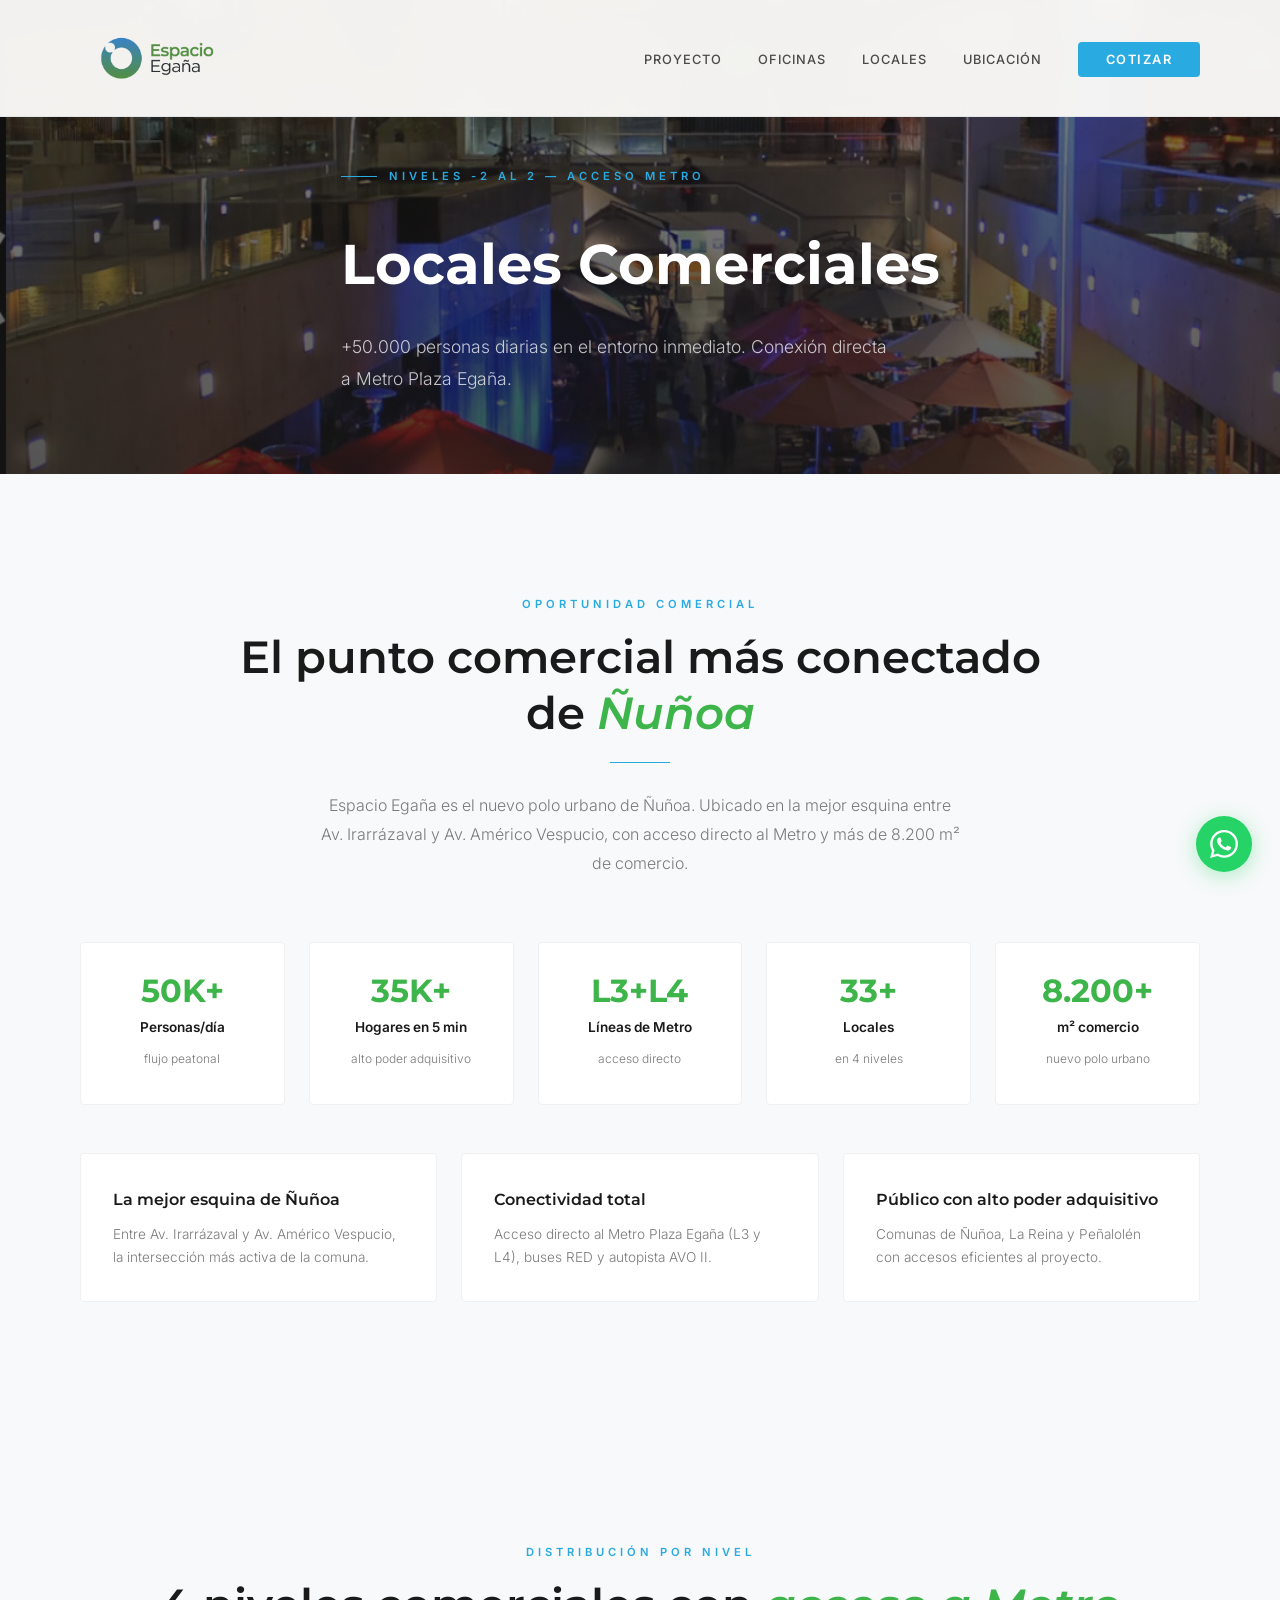
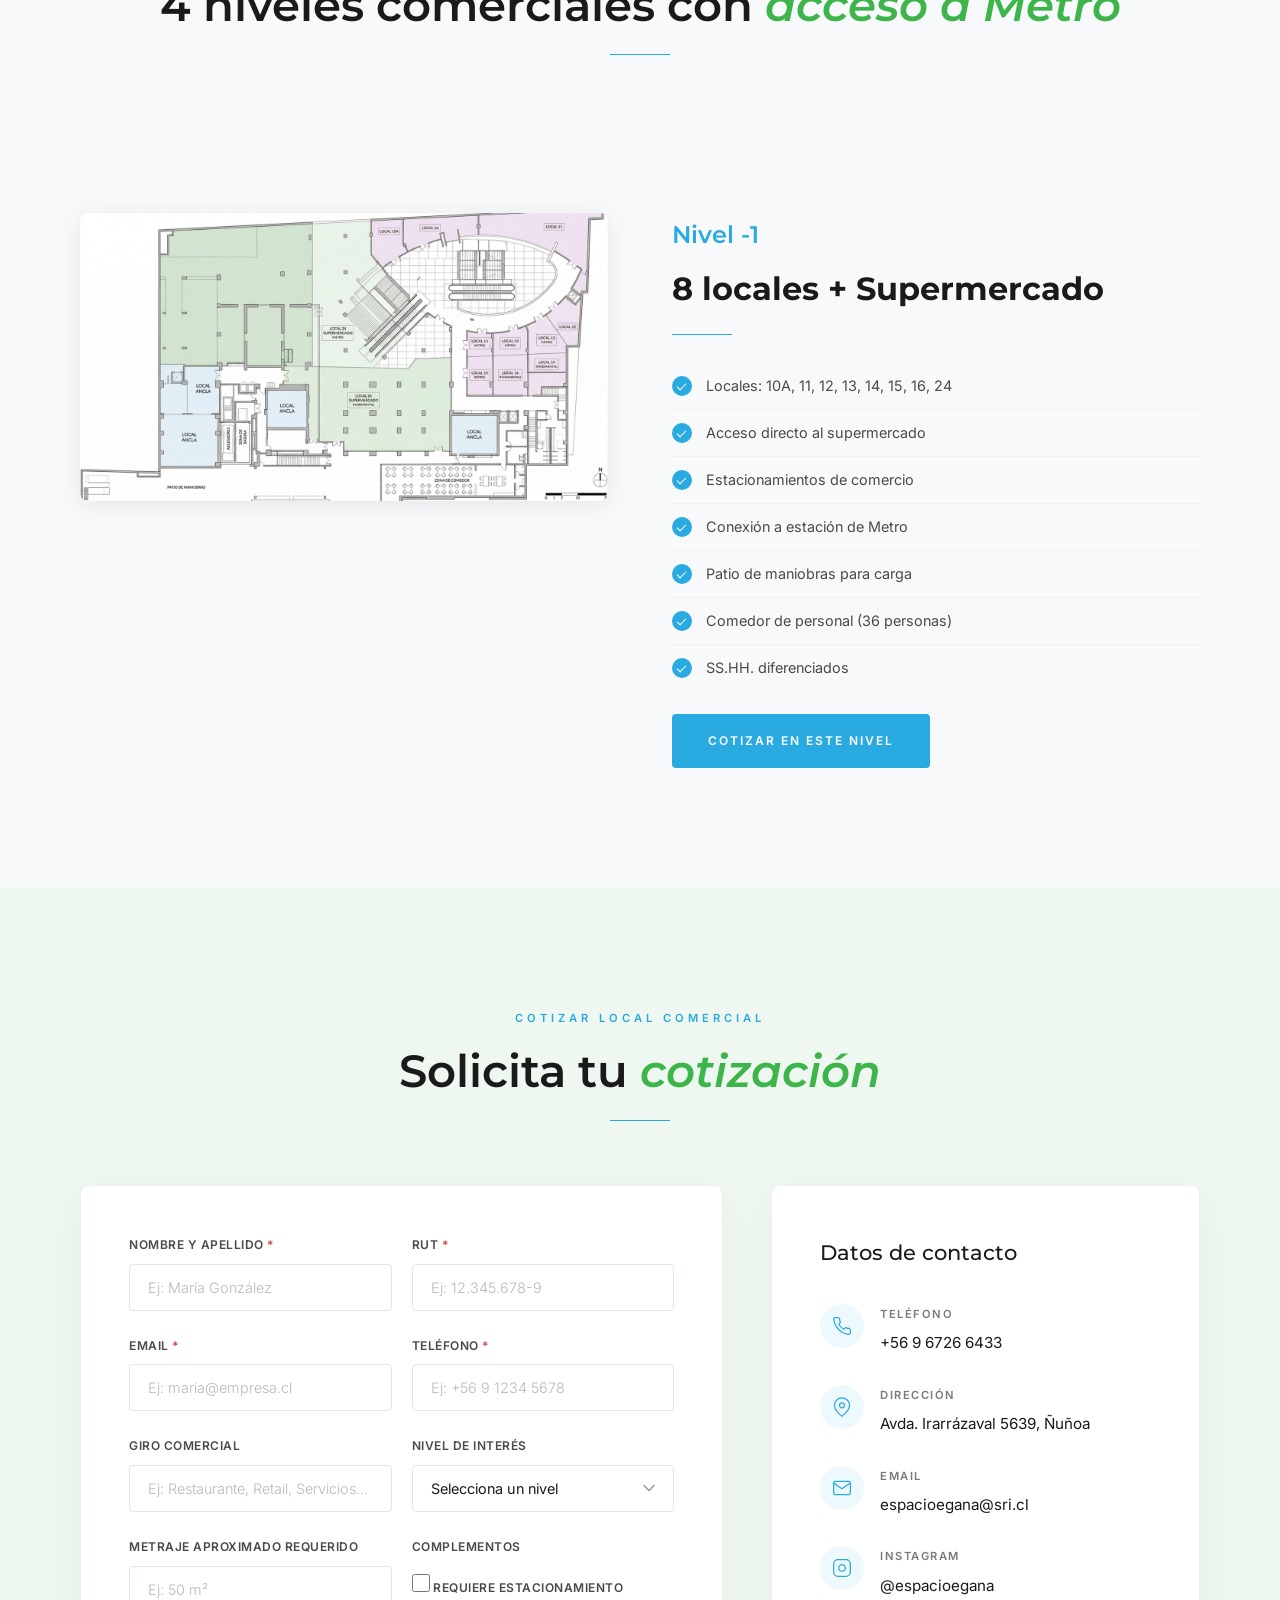
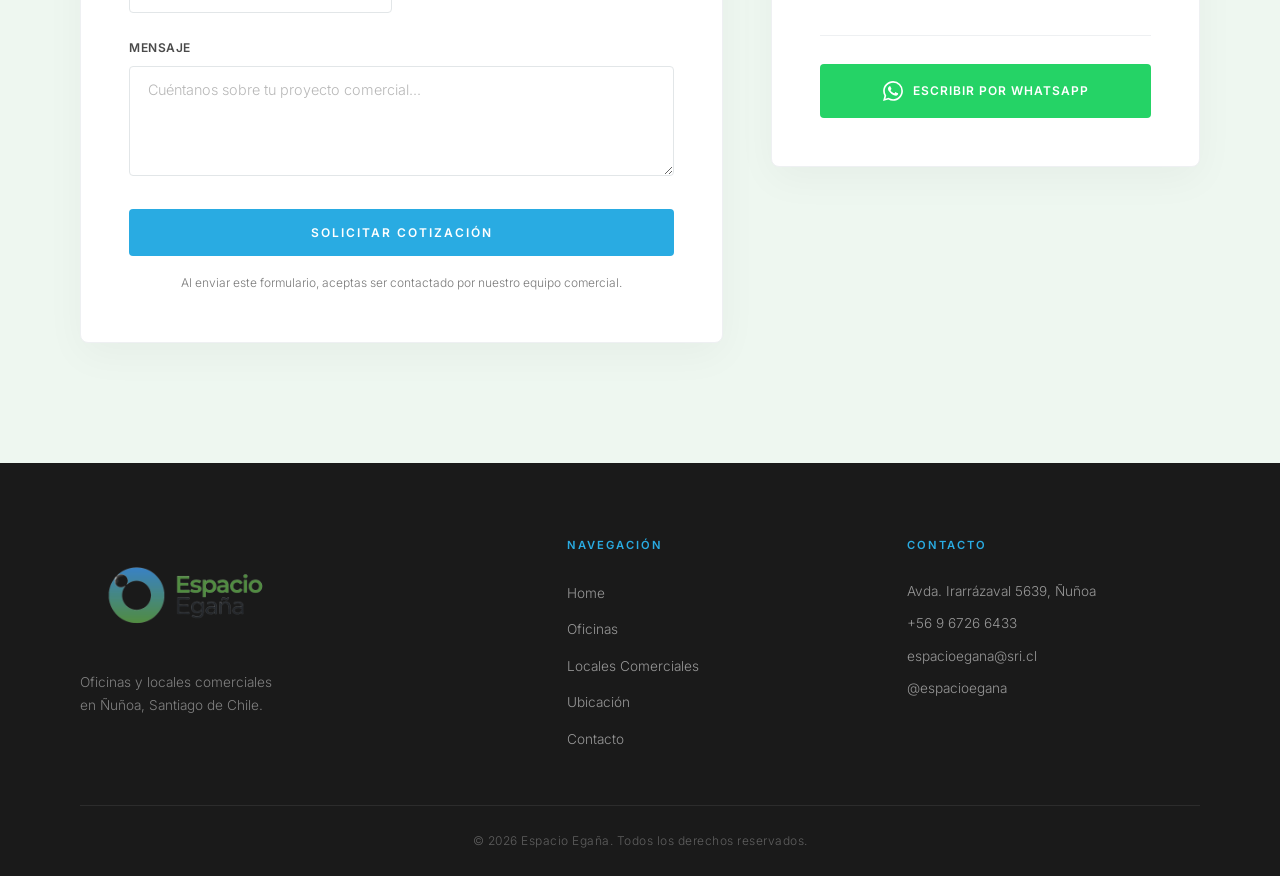
==== commit d6cf4787: "Add files via upload" ====
--- a/landing/locales.html
+++ b/landing/locales.html
@@ -16,7 +16,7 @@
   <nav class="navbar navbar--scrolled-always" id="navbar">
     <div class="container navbar__inner">
       <a href="index.html" class="navbar__logo">
-        <img src="assets/img/logo-oscuro.jpg" alt="Espacio Egaña" class="navbar__logo-img">
+        <img src="assets/img/logo-transparente.png" alt="Espacio Egaña" class="navbar__logo-img">
       </a>
       <button class="navbar__toggle" id="navToggle" aria-label="Abrir menú">
         <span></span><span></span><span></span>
@@ -347,7 +347,7 @@
     <div class="container">
       <div class="footer__inner">
         <div class="footer__brand">
-          <img src="assets/img/logo-oscuro.jpg" alt="Espacio Egaña" class="footer__logo-img">
+          <img src="assets/img/logo-transparente.png" alt="Espacio Egaña" class="footer__logo-img">
           <p>Oficinas y locales comerciales<br>en Ñuñoa, Santiago de Chile.</p>
         </div>
         <div class="footer__nav">
--- a/landing/styles.css
+++ b/landing/styles.css
@@ -1041,8 +1041,6 @@
   width: auto;
   display: block;
   margin-bottom: 16px;
-  border-radius: 2px;
-  filter: brightness(1.2);
 }
 
 .footer__brand p {
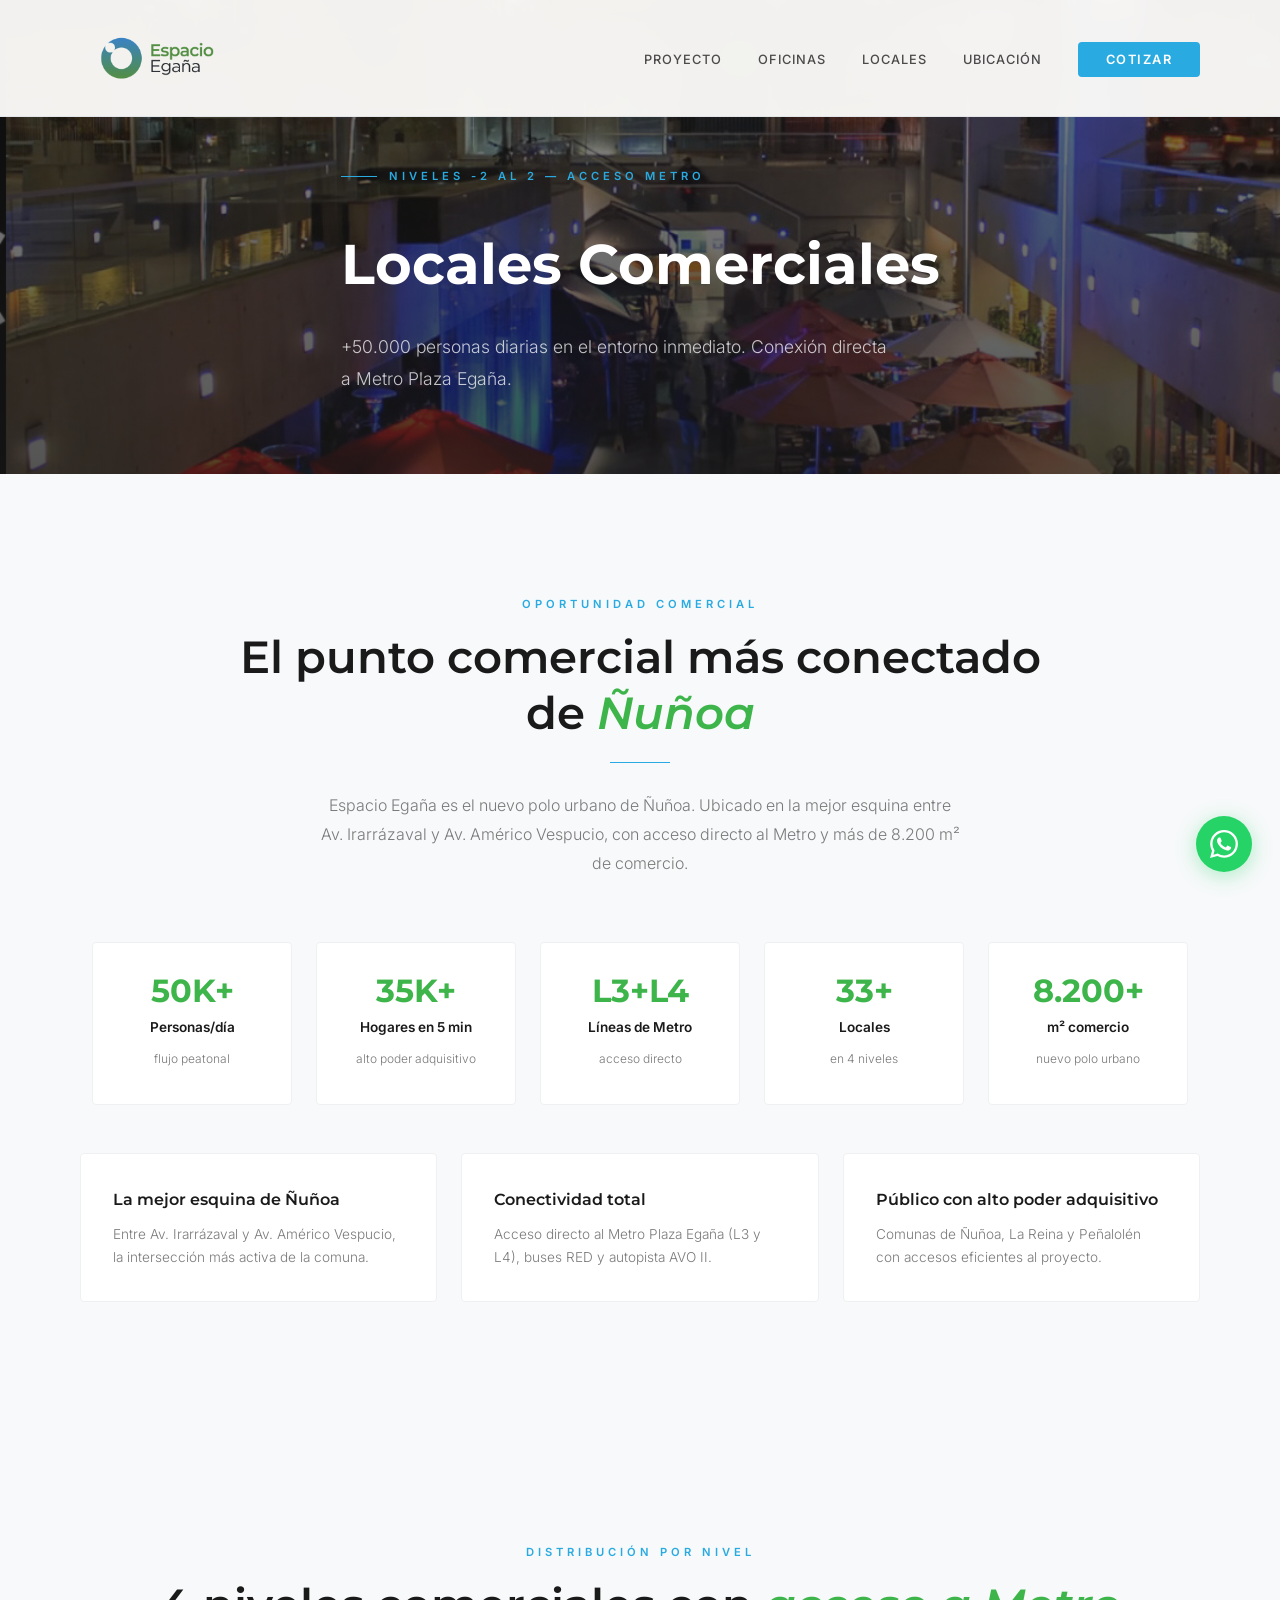
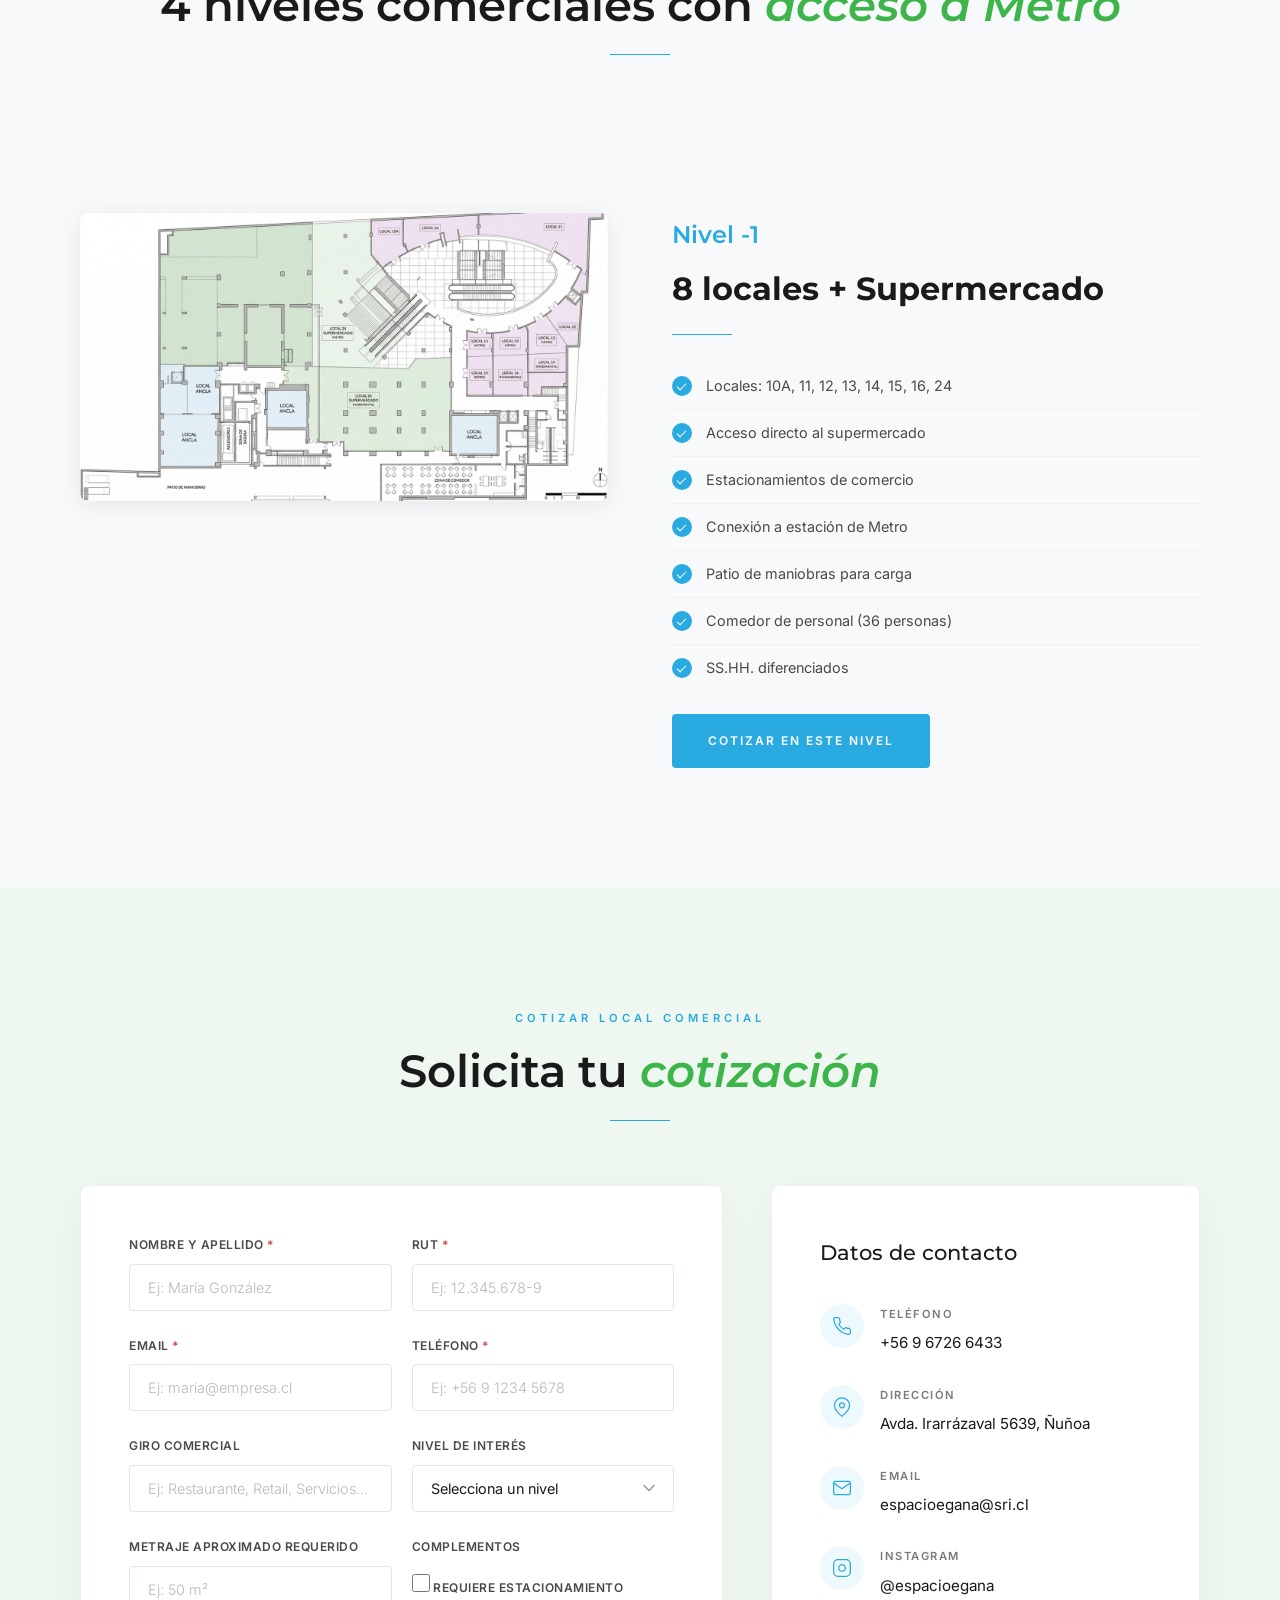
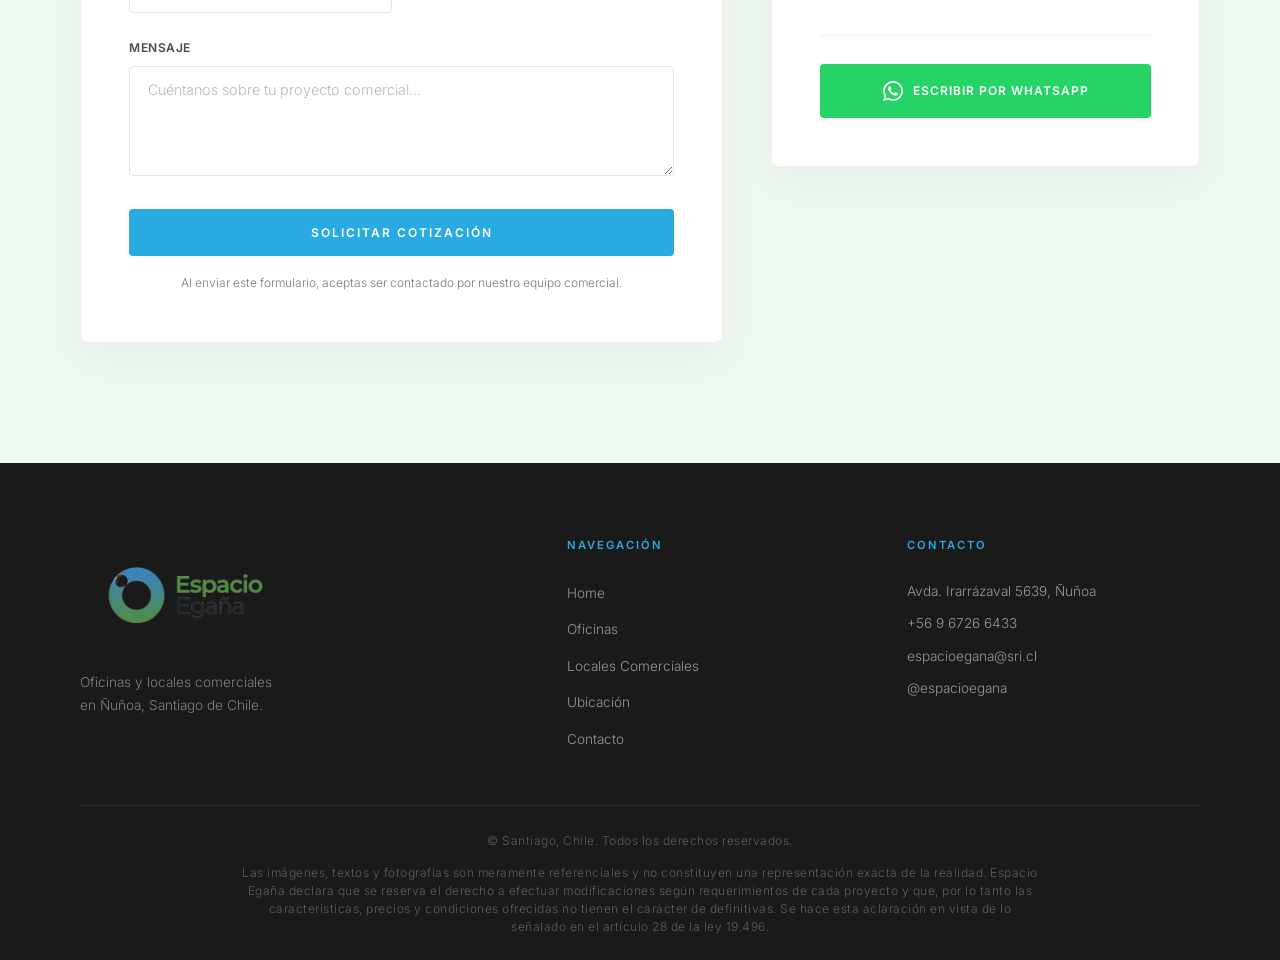
==== commit c9a7411f: "Add files via upload" ====
--- a/landing/locales.html
+++ b/landing/locales.html
@@ -367,7 +367,8 @@
         </div>
       </div>
       <div class="footer__bottom">
-        <p>&copy; 2026 Espacio Egaña. Todos los derechos reservados.</p>
+        <p>&copy; Santiago, Chile. Todos los derechos reservados.</p>
+        <p class="footer__disclaimer">Las imágenes, textos y fotografías son meramente referenciales y no constituyen una representación exacta de la realidad. Espacio Egaña declara que se reserva el derecho a efectuar modificaciones según requerimientos de cada proyecto y que, por lo tanto las características, precios y condiciones ofrecidas no tienen el carácter de definitivas. Se hace esta aclaración en vista de lo señalado en el artículo 28 de la ley 19.496.</p>
       </div>
     </div>
   </footer>
--- a/landing/styles.css
+++ b/landing/styles.css
@@ -1101,6 +1101,15 @@
   letter-spacing: 0.5px;
 }
 
+.footer__disclaimer {
+  margin-top: 12px;
+  font-size: 0.65rem;
+  line-height: 1.5;
+  max-width: 800px;
+  margin-left: auto;
+  margin-right: auto;
+}
+
 /* ============================================
    WHATSAPP FLOAT
    ============================================ */
@@ -1352,8 +1361,9 @@
    CIFRAS
    ============================================ */
 .cifras__grid {
-  display: grid;
-  grid-template-columns: repeat(5, 1fr);
+  display: flex;
+  flex-wrap: wrap;
+  justify-content: center;
   gap: 24px;
 }
 
@@ -1364,6 +1374,9 @@
   border: 1px solid var(--color-border-light);
   border-radius: var(--radius);
   transition: all var(--transition);
+  flex: 0 1 200px;
+  max-width: 220px;
+  min-width: 160px;
 }
 
 .cifra-card:hover {
@@ -1858,8 +1871,9 @@
    RESPONSIVE — Sub-pages
    ============================================ */
 @media (max-width: 1024px) {
-  .cifras__grid {
-    grid-template-columns: repeat(3, 1fr);
+  .cifras__grid .cifra-card {
+    flex: 0 1 calc((100% - 48px) / 3);
+    max-width: none;
   }
 
   .espacios__grid,
@@ -1879,8 +1893,9 @@
 }
 
 @media (max-width: 768px) {
-  .cifras__grid {
-    grid-template-columns: repeat(2, 1fr);
+  .cifras__grid .cifra-card {
+    flex: 0 1 calc((100% - 24px) / 2);
+    max-width: none;
   }
 
   .plantas__grid {
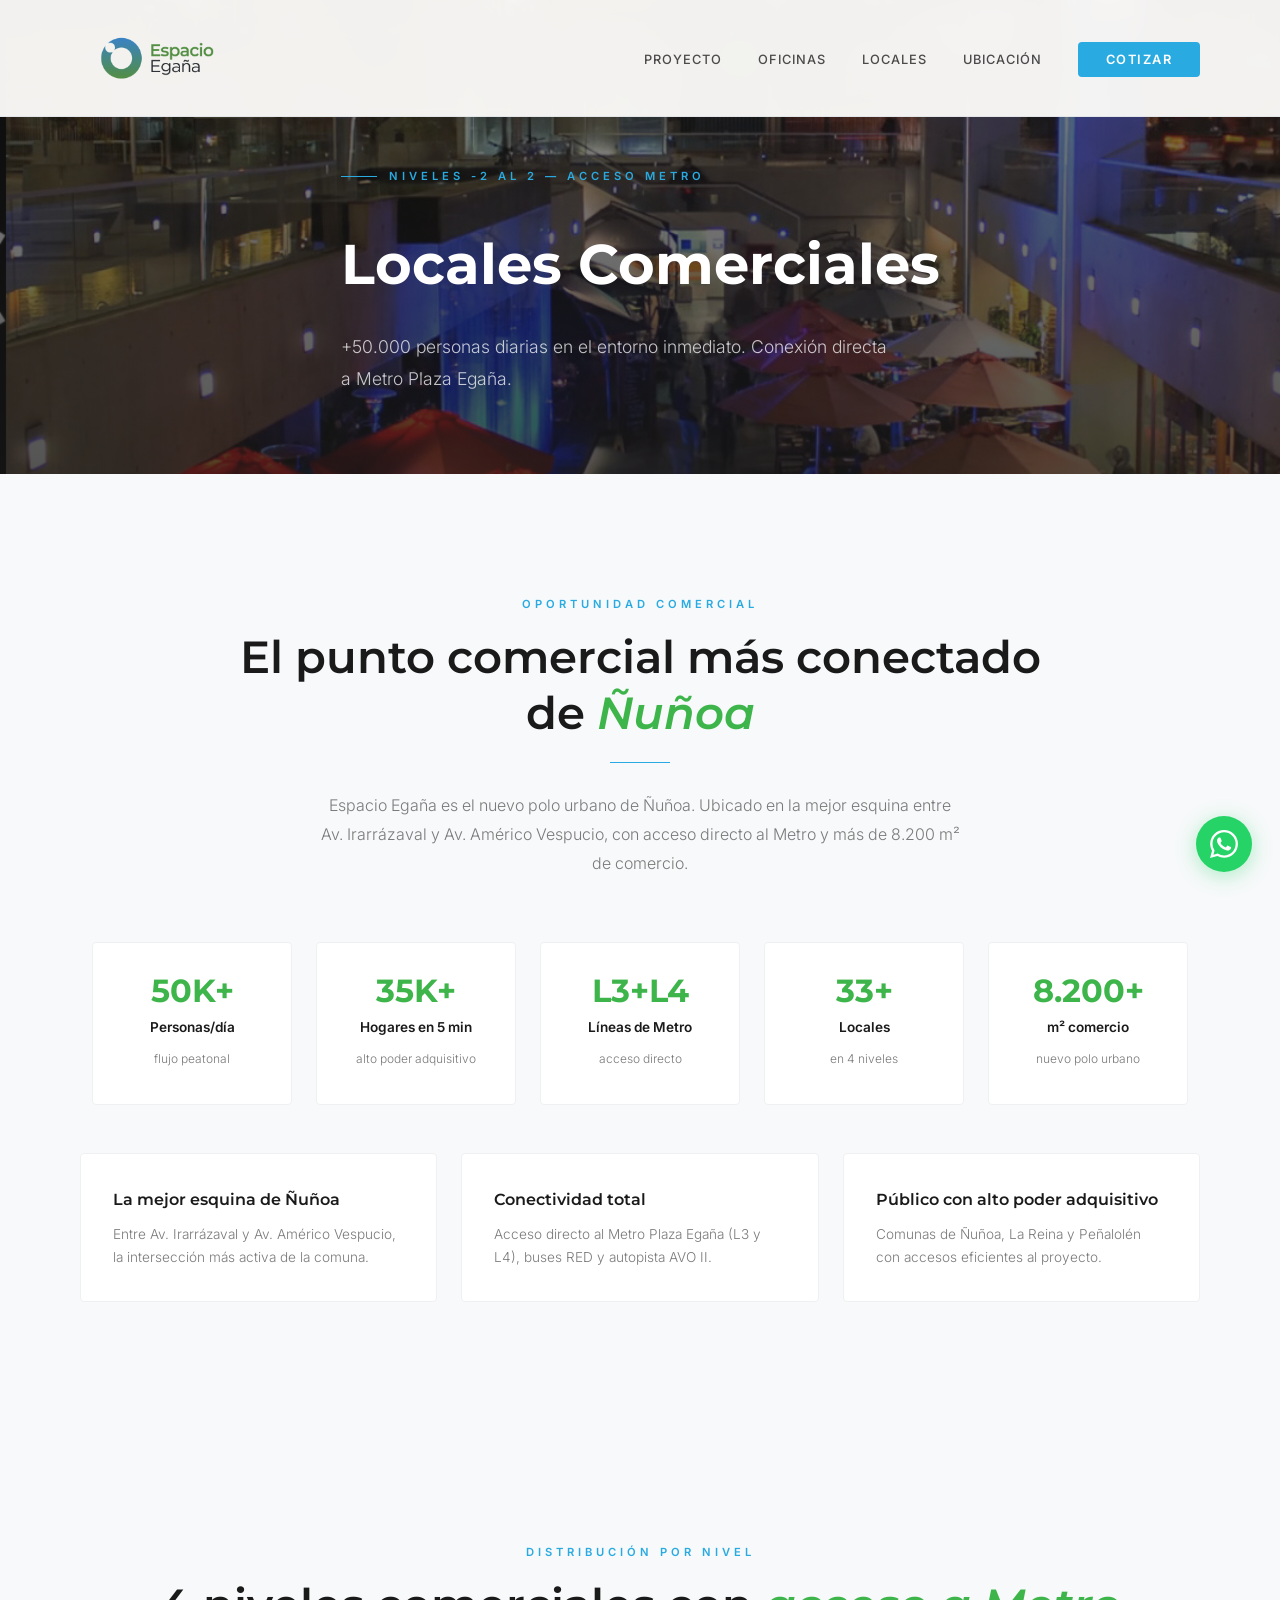
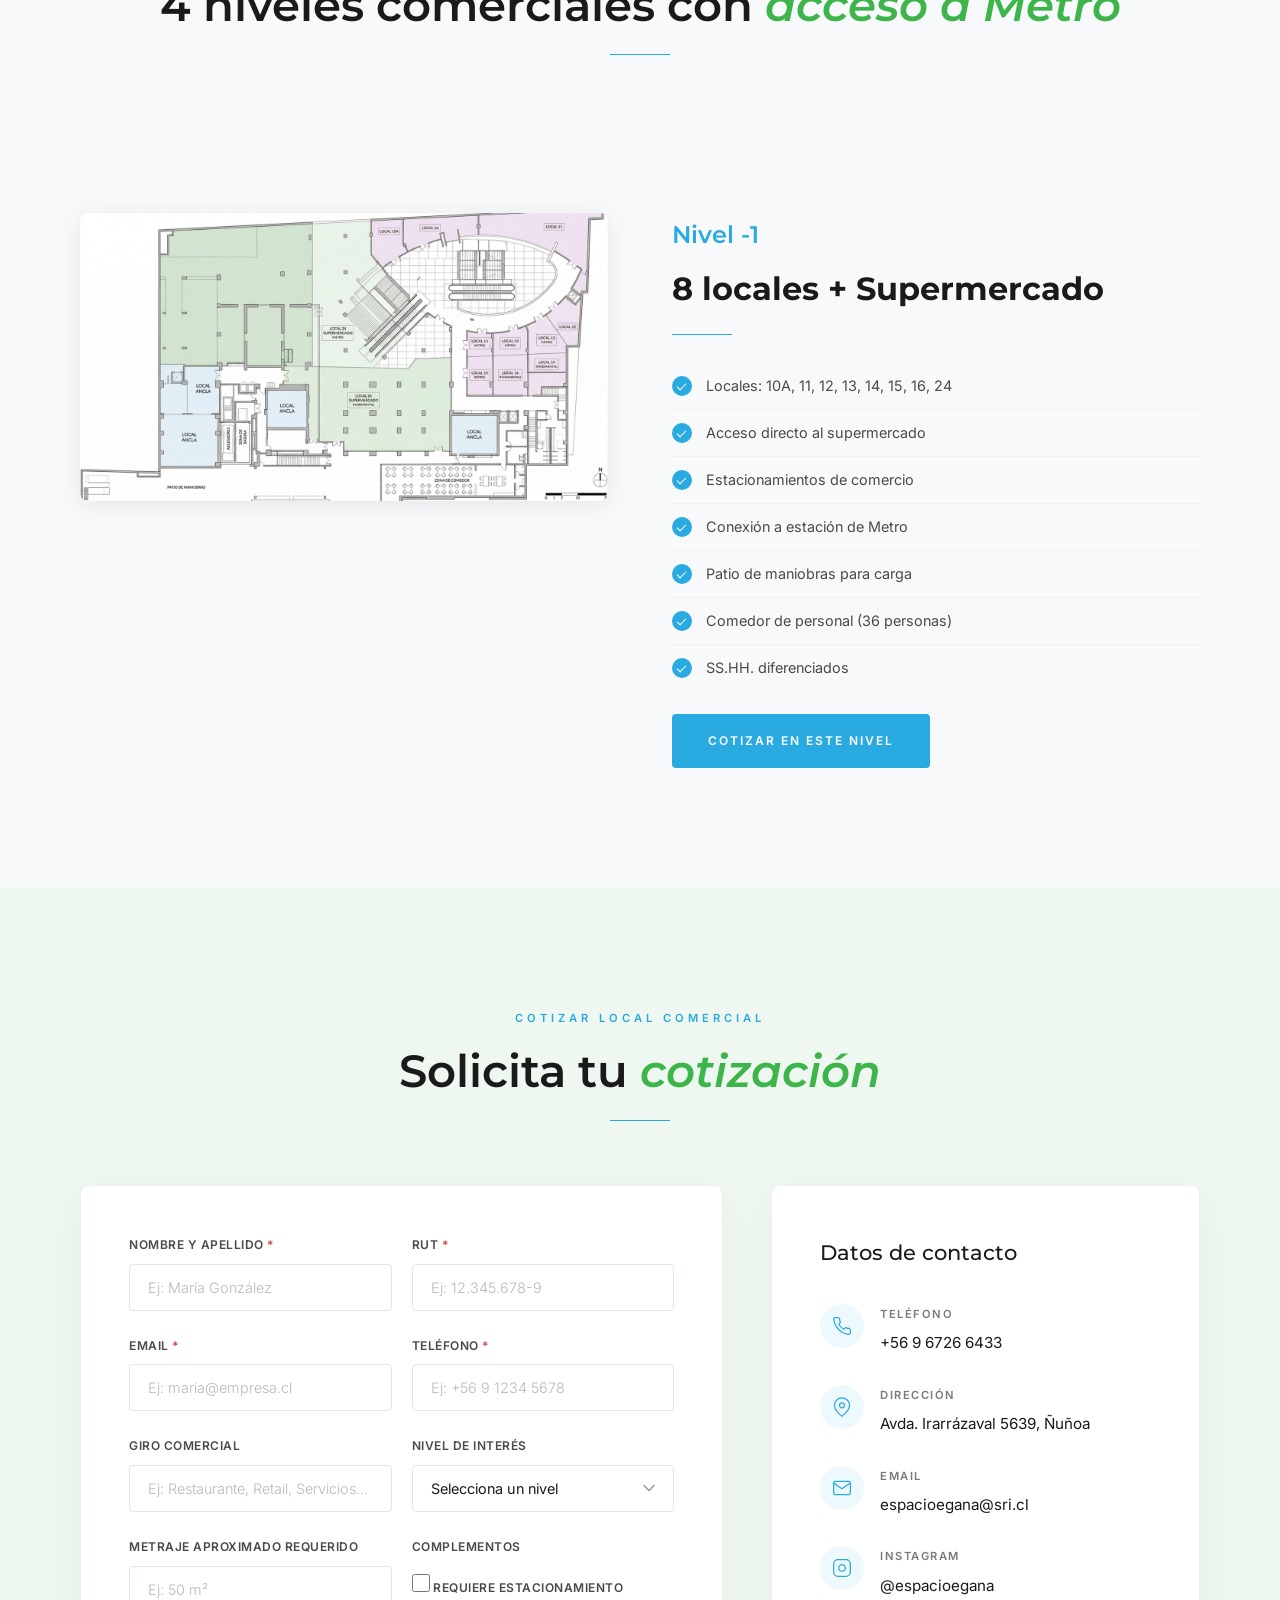
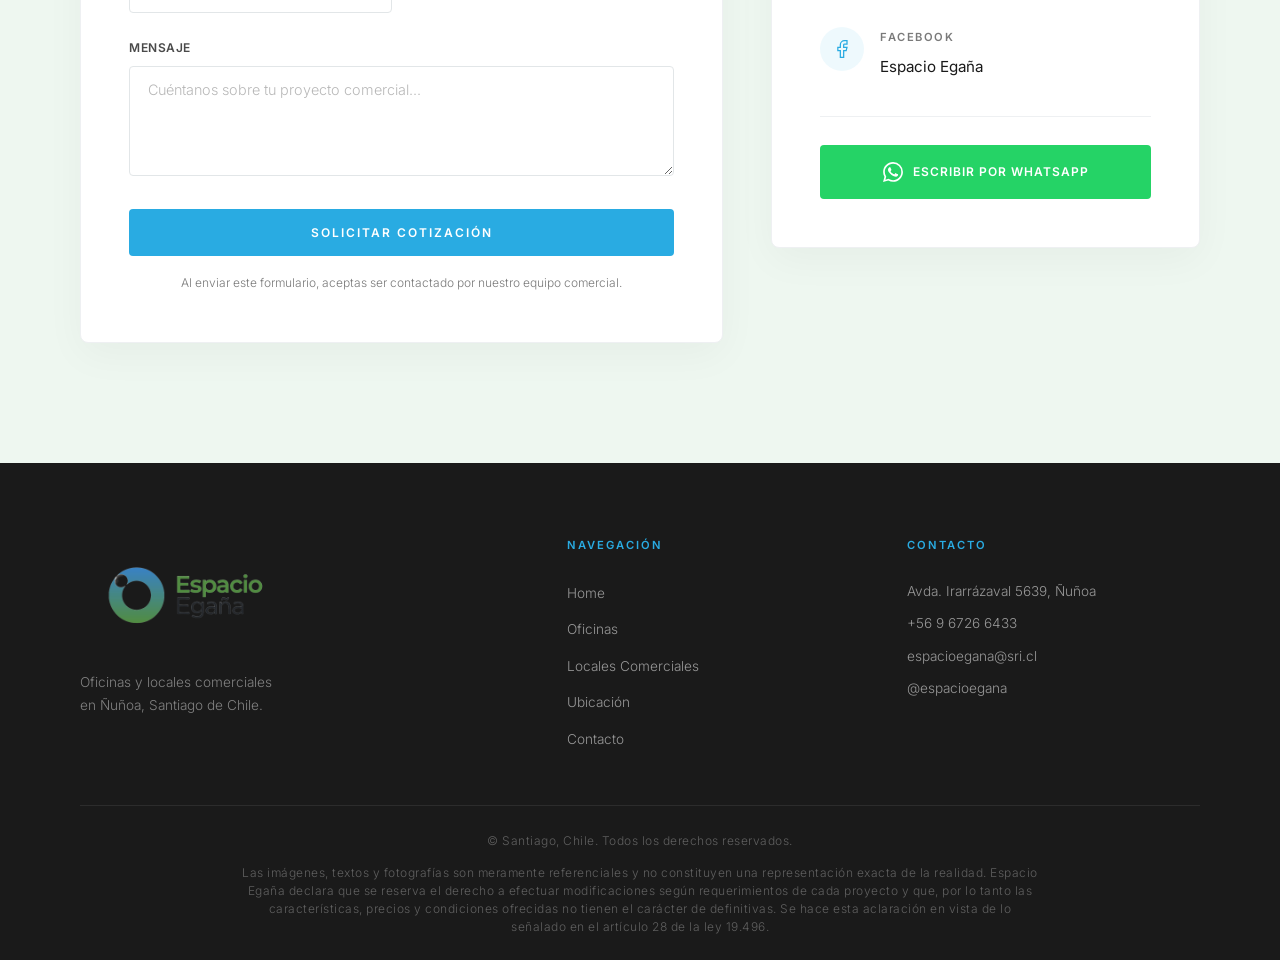
==== commit d62cdc55: "Add files via upload" ====
--- a/landing/locales.html
+++ b/landing/locales.html
@@ -331,6 +331,12 @@
             </div>
             <div><strong>Instagram</strong><a href="https://www.instagram.com/espacioegana" target="_blank" rel="noopener">@espacioegana</a></div>
           </div>
+          <div class="contacto__info-item">
+            <div class="contacto__info-icon">
+              <svg width="20" height="20" viewBox="0 0 24 24" fill="none" stroke="currentColor" stroke-width="1.5"><path d="M18 2h-3a5 5 0 0 0-5 5v3H7v4h3v8h4v-8h3l1-4h-4V7a1 1 0 0 1 1-1h3z"/></svg>
+            </div>
+            <div><strong>Facebook</strong><a href="https://www.facebook.com/share/1c5UF3hTMe/" target="_blank" rel="noopener">Espacio Egaña</a></div>
+          </div>
           <div class="contacto__info-whatsapp">
             <a href="https://wa.me/56967266433?text=Hola%2C%20me%20interesa%20cotizar%20un%20local%20comercial%20en%20Espacio%20Egaña" target="_blank" rel="noopener" class="btn btn--whatsapp">
               <svg width="20" height="20" viewBox="0 0 24 24" fill="currentColor"><path d="M17.472 14.382c-.297-.149-1.758-.867-2.03-.967-.273-.099-.471-.148-.67.15-.197.297-.767.966-.94 1.164-.173.199-.347.223-.644.075-.297-.15-1.255-.463-2.39-1.475-.883-.788-1.48-1.761-1.653-2.059-.173-.297-.018-.458.13-.606.134-.133.298-.347.446-.52.149-.174.198-.298.298-.497.099-.198.05-.371-.025-.52-.075-.149-.669-1.612-.916-2.207-.242-.579-.487-.5-.669-.51-.173-.008-.371-.01-.57-.01-.198 0-.52.074-.792.372-.272.297-1.04 1.016-1.04 2.479 0 1.462 1.065 2.875 1.213 3.074.149.198 2.096 3.2 5.077 4.487.709.306 1.262.489 1.694.625.712.227 1.36.195 1.871.118.571-.085 1.758-.719 2.006-1.413.248-.694.248-1.289.173-1.413-.074-.124-.272-.198-.57-.347m-5.421 7.403h-.004a9.87 9.87 0 01-5.031-1.378l-.361-.214-3.741.982.998-3.648-.235-.374a9.86 9.86 0 01-1.51-5.26c.001-5.45 4.436-9.884 9.888-9.884 2.64 0 5.122 1.03 6.988 2.898a9.825 9.825 0 012.893 6.994c-.003 5.45-4.437 9.884-9.885 9.884m8.413-18.297A11.815 11.815 0 0012.05 0C5.495 0 .16 5.335.157 11.892c0 2.096.547 4.142 1.588 5.945L.057 24l6.305-1.654a11.882 11.882 0 005.683 1.448h.005c6.554 0 11.89-5.335 11.893-11.893a11.821 11.821 0 00-3.48-8.413z"/></svg>
